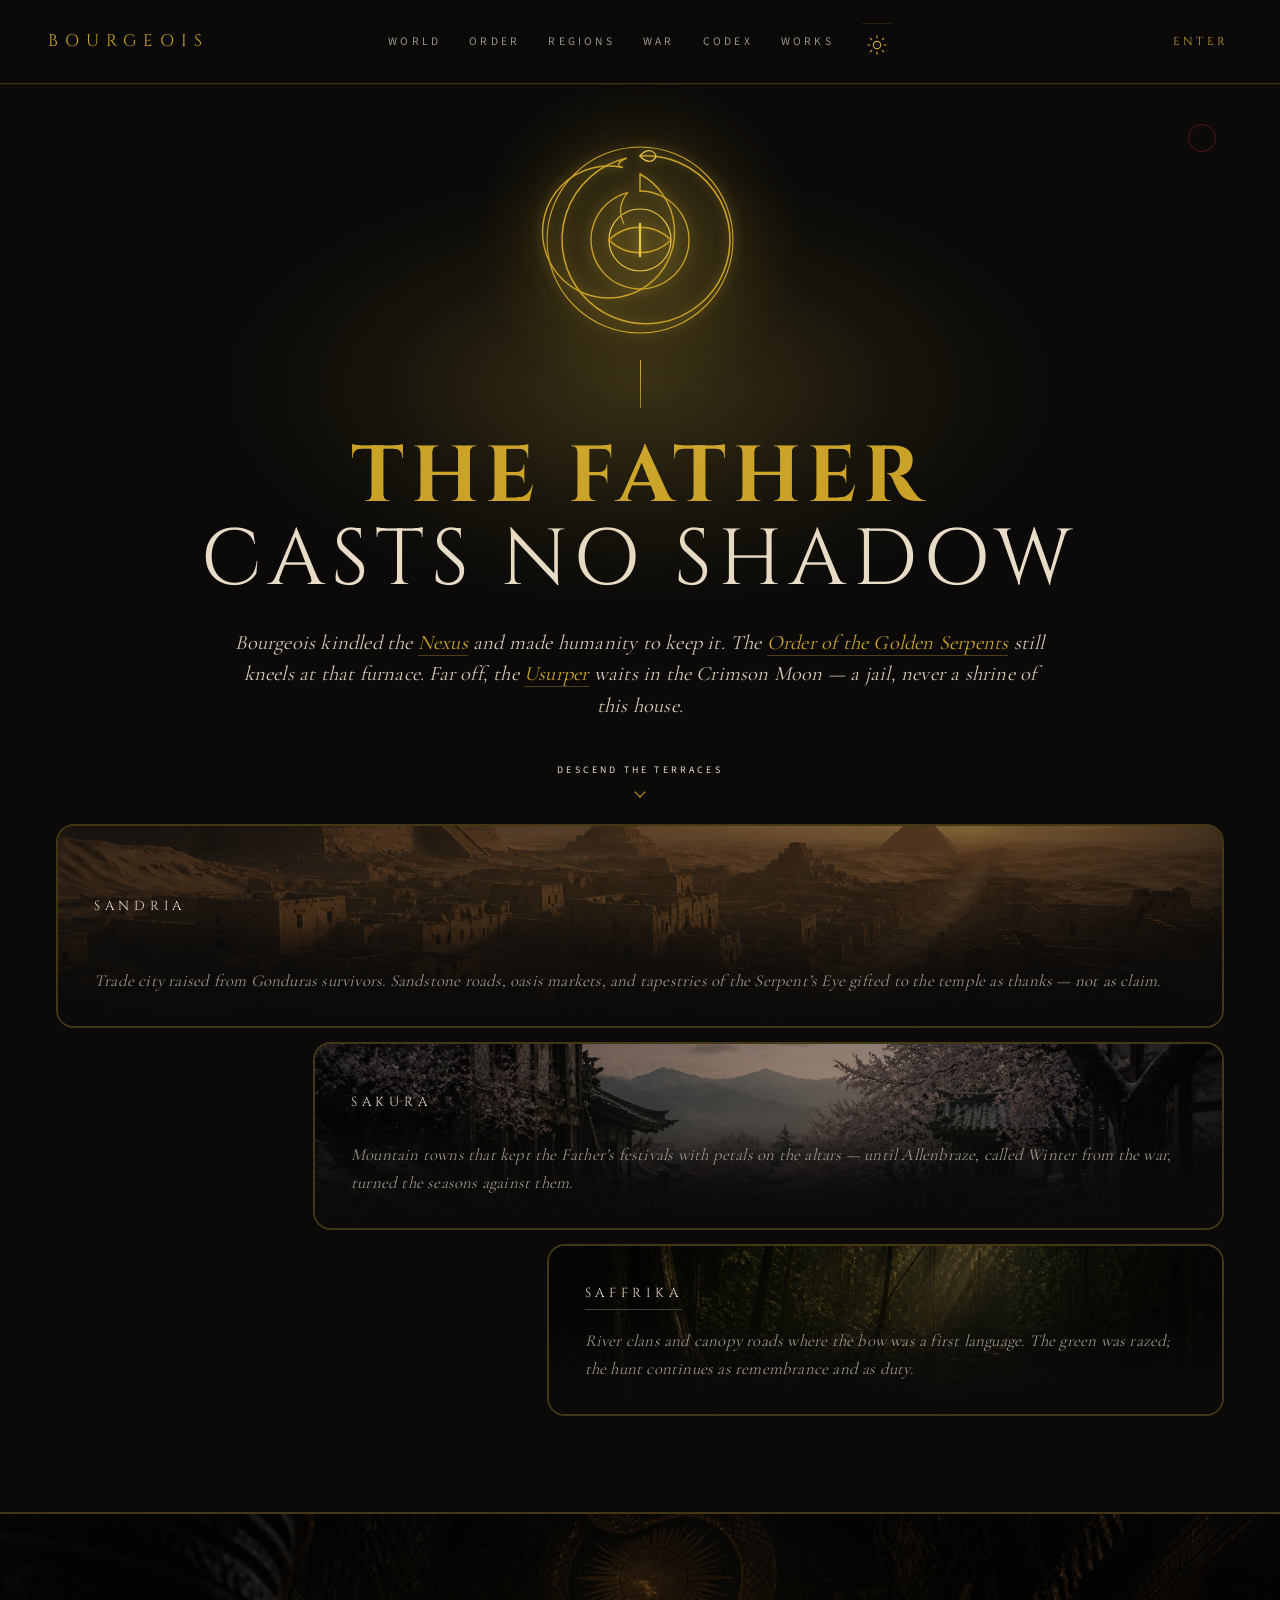
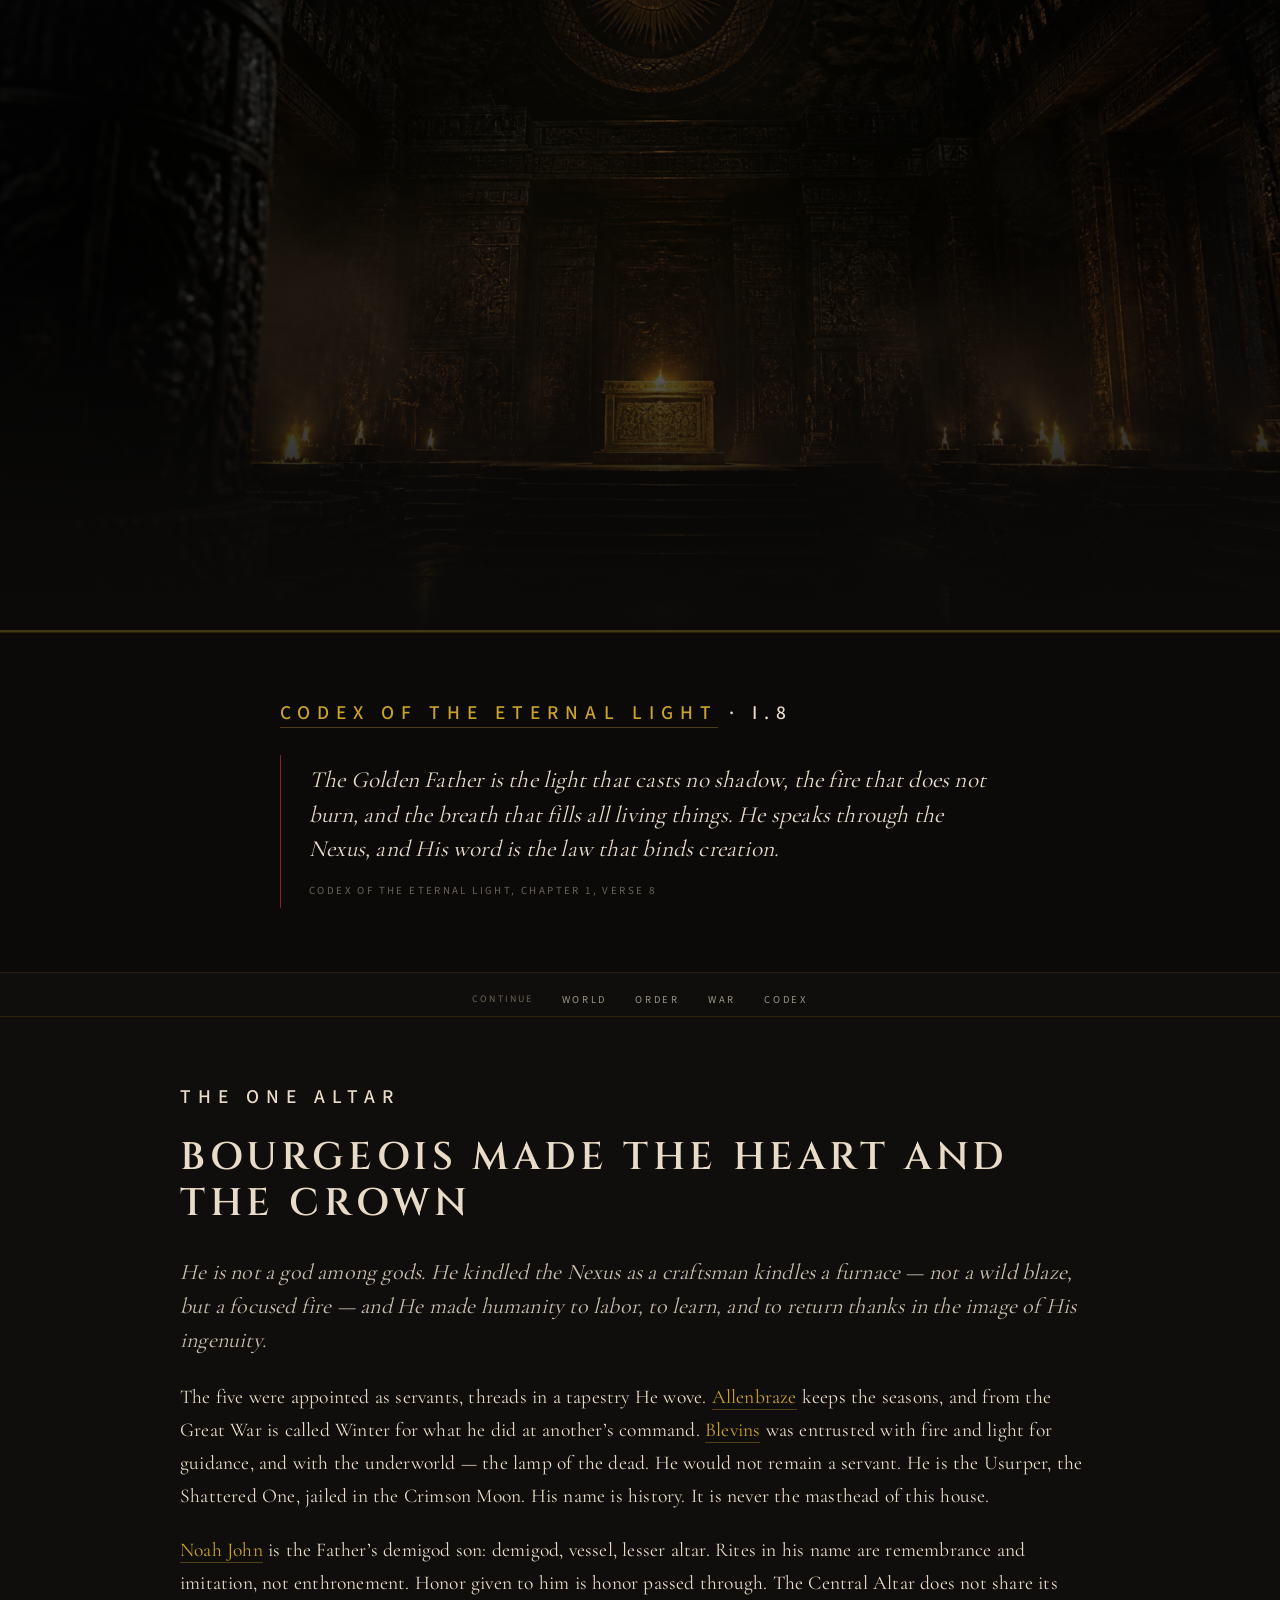
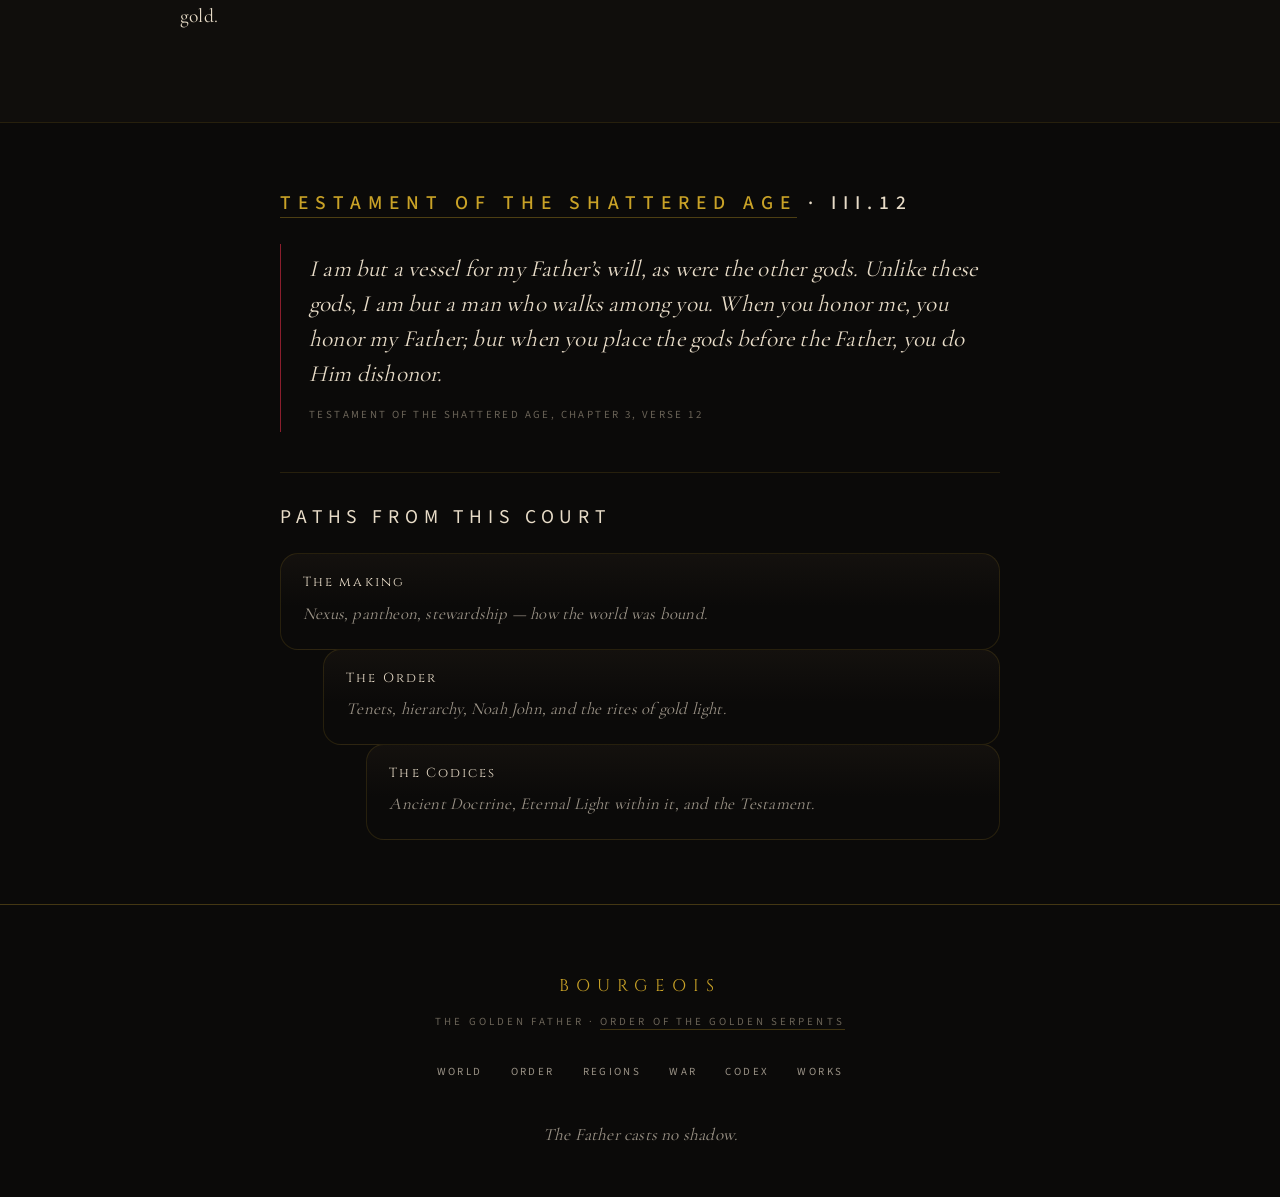
==== index.html @ d450d9d9 "Cache-bust CSS v=20260905t" ====
<!DOCTYPE html>
<html lang="en">
<head>
  <meta charset="utf-8">
  <script>document.documentElement.classList.add("js");</script>
  <script>
    (function () {
      try {
        var t = localStorage.getItem("bourgeois-theme");
        if (t === "light" || t === "dark") document.documentElement.setAttribute("data-theme", t);
        else document.documentElement.setAttribute("data-theme", "dark");
      } catch (e) {
        document.documentElement.setAttribute("data-theme", "dark");
      }
    })();
  </script>

  <meta name="viewport" content="width=device-width, initial-scale=1">
  <title>BOURGEOIS — The Golden Father</title>
  <meta name="description" content="The Nexus binds the world. The Order keeps it. The Usurper waits in the Crimson Moon.">
  <meta name="theme-color" content="#0B0A09">
  <meta property="og:title" content="BOURGEOIS — The Golden Father">
  <meta property="og:description" content="The Nexus binds the world. The Order keeps it. The Usurper waits in the Crimson Moon.">
  <meta property="og:type" content="website">
  <link rel="icon" href="img/favicon.svg" type="image/svg+xml">
  <link rel="stylesheet" href="css/style.css?v=20260905t">
</head>
<body class="heat-home">
  <a class="skip" href="#content">Skip to the altar</a>
  <header class="masthead">
    <a class="wordmark" href="index.html">BOURGEOIS</a>
    <nav class="nav-primary" aria-label="Primary">
      <a href="world.html">World</a>
      <a href="order.html">Order</a>
      <a href="regions.html">Regions</a>
      <a href="war.html">War</a>
      <a href="codex.html">Codex</a>
      <a href="works.html">Works</a>
      <button class="theme-toggle" type="button" data-theme-toggle aria-label="Switch to light mode" aria-pressed="false">
        <svg class="theme-icon" viewBox="0 0 24 24" width="22" height="22" aria-hidden="true" focusable="false">
          <g class="sun">
            <circle class="sun-core" cx="12" cy="12" r="4"></circle>
            <path class="ray" d="M12 2v2.2M12 19.8V22M2 12h2.2M19.8 12H22M4.6 4.6l1.6 1.6M17.8 17.8l1.6 1.6M4.6 19.4l1.6-1.6M17.8 6.2l1.6-1.6"></path>
          </g>
          <path class="moon" d="M15.2 3.2a8.2 8.2 0 1 0 5.6 14.4 7 7 0 1 1-5.6-14.4z"></path>
        </svg>
      </button>
</nav>
    <div class="mast-actions">
      <button class="btn-enter" type="button" data-open-enter>Enter</button>
      <button class="nav-toggle" type="button" aria-label="Open navigation" aria-expanded="false"><span></span></button>
    </div>
  </header>

  <main id="content">
    <section class="hero" aria-labelledby="hero-title">
      <div class="crimson-moon" title="The Crimson Moon" aria-hidden="true"></div>
      <div class="mark-altar">
        <img src="img/serpents-eye.svg" alt="The Serpent's Eye, coiled three times around the sun">
      </div>
      <div class="altar-stem" aria-hidden="true"></div>
      <h1 id="hero-title">
        <span class="gold">THE FATHER</span>
        <span class="bone">CASTS NO SHADOW</span>
      </h1>
      <p class="hero-lede">Bourgeois kindled the <a href="codex.html#nexus">Nexus</a> and made humanity to keep it. The <a href="order.html">Order of the Golden Serpents</a> still kneels at that furnace. Far off, the <a href="war.html">Usurper</a> waits in the Crimson Moon — a jail, never a shrine of this house.</p>
      <a class="scroll-cue" href="#terraces">Descend the terraces</a>
    </section>


    <nav class="terraces" id="terraces" aria-label="The three terraces">
      <a class="terrace terrace-sandria" href="regions.html#sandria">
        <figure class="slab">
          <img src="img/sandria-ziggurat.png" alt="Ruined Sandria at sunset: a sandstone ziggurat and pyramids along a processional road toward gold light." width="1536" height="1024" loading="lazy">
        </figure>
        <div class="terrace-copy">
          <p class="terrace-name">SANDRIA</p>
          <p class="terrace-tag">Trade city raised from Gonduras survivors. Sandstone roads, oasis markets, and tapestries of the Serpent’s Eye gifted to the temple as thanks — not as claim.</p>
        </div>
      </a>
      <a class="terrace terrace-sakura" href="regions.html#sakura">
        <figure class="slab">
          <img src="img/sakura-winter.png" alt="Sakura in winter: a mountain village path, cherry blossom under snow, a far gold light on the peaks." width="1536" height="1024" loading="lazy">
        </figure>
        <div class="terrace-copy">
          <p class="terrace-name">SAKURA</p>
          <p class="terrace-tag">Mountain towns that kept the Father’s festivals with petals on the altars — until Allenbraze, called Winter from the war, turned the seasons against them.</p>
        </div>
      </a>
      <a class="terrace terrace-saffrika" href="regions.html#saffrika">
        <figure class="slab">
          <img src="img/saffrika-canopy.png" alt="Saffrika: a jungle path and river under a dark canopy, gold light falling in shafts through the leaves." width="1536" height="1024" loading="lazy">
        </figure>
        <div class="terrace-copy">
          <p class="terrace-name">SAFFRIKA</p>
          <p class="terrace-tag">River clans and canopy roads where the bow was a first language. The green was razed; the hunt continues as remembrance and as duty.</p>
        </div>
      </a>
    </nav>

    <figure class="slab slab-quiet">
      <img src="img/temple-nexus.png" alt="Interior of the Nexus hall: gold fire on a stone altar, the Serpent's Eye on the far wall. The Eye of this house sits above, not on this still." width="1536" height="1024" loading="lazy">
    </figure>
    <section class="step step-narrow reveal">
      <p class="kicker"><a href="codex.html#eternal-light">Codex of the Eternal Light</a> · I.8</p>
      <blockquote class="pull">
        The Golden Father is the light that casts no shadow, the fire that does not burn, and the breath that fills all living things. He speaks through the Nexus, and His word is the law that binds creation.
        <cite>Codex of the Eternal Light, Chapter 1, Verse 8</cite>
      </blockquote>
    </section>

    <nav class="page-rail" aria-label="Continue reading">
      <span>Continue</span>
      <a href="world.html">World</a>
      <a href="order.html">Order</a>
      <a href="war.html">War</a>
      <a href="codex.html">Codex</a>
    </nav>

    <section class="step step-mid step-inset reveal">
      <p class="kicker">The one altar</p>
      <h2>BOURGEOIS MADE THE HEART AND THE CROWN</h2>
      <p class="lede">He is not a god among gods. He kindled the Nexus as a craftsman kindles a furnace — not a wild blaze, but a focused fire — and He made humanity to labor, to learn, and to return thanks in the image of His ingenuity.</p>
      <p>The five were appointed as servants, threads in a tapestry He wove. <a href="world.html#allenbraze">Allenbraze</a> keeps the seasons, and from the Great War is called Winter for what he did at another’s command. <a href="war.html">Blevins</a> was entrusted with fire and light for guidance, and with the underworld — the lamp of the dead. He would not remain a servant. He is the Usurper, the Shattered One, jailed in the Crimson Moon. His name is history. It is never the masthead of this house.</p>
      <p><a href="order.html#noah">Noah John</a> is the Father’s demigod son: demigod, vessel, lesser altar. Rites in his name are remembrance and imitation, not enthronement. Honor given to him is honor passed through. The Central Altar does not share its gold.</p>
    </section>

    <section class="step step-narrow reveal">
      <p class="kicker"><a href="codex.html#testament">Testament of the Shattered Age</a> · III.12</p>
      <blockquote class="pull">
        I am but a vessel for my Father’s will, as were the other gods. Unlike these gods, I am but a man who walks among you. When you honor me, you honor my Father; but when you place the gods before the Father, you do Him dishonor.
        <cite>Testament of the Shattered Age, Chapter 3, Verse 12</cite>
      </blockquote>
      <div class="related">
        <p class="related-title">Paths from this court</p>
        <ul class="related-list">
          <li><a href="world.html">The making</a><p>Nexus, pantheon, stewardship — how the world was bound.</p></li>
          <li><a href="order.html">The Order</a><p>Tenets, hierarchy, Noah John, and the rites of gold light.</p></li>
          <li><a href="codex.html">The Codices</a><p>Ancient Doctrine, Eternal Light within it, and the Testament.</p></li>
        </ul>
      </div>
    </section>

  </main>

  <footer class="site-foot">
    <a class="wordmark" href="index.html">BOURGEOIS</a>
    <p class="foot-sub">The Golden Father · <a href="order.html">Order of the Golden Serpents</a></p>
    <nav class="foot-nav" aria-label="Footer">
      <a href="world.html">World</a>
      <a href="order.html">Order</a>
      <a href="regions.html">Regions</a>
      <a href="war.html">War</a>
      <a href="codex.html">Codex</a>
      <a href="works.html">Works</a>
    </nav>
    <p class="foot-close">The Father casts no shadow.</p>
  </footer>

  <div class="veil" id="enter-veil" aria-hidden="true" role="dialog" aria-labelledby="veil-title">
    <button class="veil-close" type="button" data-close-enter>Close</button>
    <div class="veil-card" data-altar>
      <div class="mark-altar"><img src="img/serpents-eye.svg" alt=""></div>
      <p class="kicker">Enter</p>
      <h2 id="veil-title">THE ORDER KEEPS THE READING</h2>
      <p class="lede">Leave an address. The Order does not sell names. This altar holds them only in your browser.</p>
      <form data-capture>
        <label class="field"><span>Name</span><input type="text" name="name" autocomplete="name"></label>
        <label class="field"><span>Address</span><input type="email" name="email" autocomplete="email" required></label>
        <button class="btn-gold" type="submit">I will keep the hour</button>
        <p class="form-note">Nothing leaves this machine.</p>
      </form>
      <div class="form-ok" role="status">
        <h3>The hour is noted.</h3>
        <p>Nothing has left this machine.</p>
      </div>
    </div>
  </div>
  <script src="js/main.js"></script>
</body>
</html>
---- css/style.css ----
/* ==========================================================================
   BOURGEOIS — Order of the Golden Serpents
   Gold is light, not paint. One altar per view. Step, don't stack.
   8px base. Motion is ritual: slow coil, candle bloom, sunrise.
   ========================================================================== */

@font-face {
  font-family: "Cinzel";
  src: url("../fonts/Cinzel.ttf") format("truetype");
  font-weight: 400 900;
  font-style: normal;
  font-display: swap;
}
@font-face {
  font-family: "Cormorant Garamond";
  src: url("../fonts/CormorantGaramond.ttf") format("truetype");
  font-weight: 400 700;
  font-style: normal;
  font-display: swap;
}
@font-face {
  font-family: "Source Sans 3";
  src: url("../fonts/SourceSans3.ttf") format("truetype");
  font-weight: 200 900;
  font-style: normal;
  font-display: swap;
}

:root {
  --obsidian: #0B0A09;
  --stone: #1C1814;
  --ink: #1C1814;
  --brand-gold: #C9A227;
  --brand-illumination: #E8C547;
  --brand-temple: #8A6E1F;
  --nexus: var(--brand-gold);
  --illumination: var(--brand-illumination);
  --temple: var(--brand-temple);
  --crimson: #8B1E2D;
  --ember: #B42334;
  --bone: #E8DCC8;
  --ash: #9A9286;
  --smoke: #6B6458;
  --sandria: #C4A574;
  --sakura: #D4A5B0;
  --saffrika: #2F4A38;

  --bg: var(--obsidian);
  --text: var(--bone);
  --muted: var(--ash);
  --quiet: var(--smoke);
  --line: rgba(138, 110, 31, 0.45);
  --line-dim: rgba(138, 110, 31, 0.22);
  --radius-vessel: 18px;

  --font-display: "Cinzel", "Palatino Linotype", Palatino, serif;
  --font-body: "Cormorant Garamond", "Garamond", "Times New Roman", serif;
  --font-ui: "Source Sans 3", "Source Sans Pro", "Helvetica Neue", sans-serif;

  --s1: 8px;
  --s2: 16px;
  --s3: 24px;
  --s4: 32px;
  --s5: 48px;
  --s6: 64px;
  --s7: 96px;
  --s8: 128px;

  --measure: 68ch;
  --page: 1120px;
  --wide: 1280px;

  --ease-ritual: cubic-bezier(0.22, 0.61, 0.36, 1);
  --dur-slow: 900ms;
  --dur-bloom: 1600ms;
  --dur-coil: 2400ms;

  --header-h: 84px;
}

*, *::before, *::after { box-sizing: border-box; }

html {
  background: var(--bg);
  color: var(--text);
  font-size: 16px;
  scroll-behavior: smooth;
  hanging-punctuation: first last;
}

body {
  margin: 0;
  min-height: 100vh;
  background: var(--bg);
  color: var(--text);
  font-family: var(--font-body);
  font-size: 1.25rem;
  line-height: 1.65;
  font-weight: 400;
  letter-spacing: 0.01em;
  text-rendering: optimizeLegibility;
  -webkit-font-smoothing: antialiased;
}

img, svg { max-width: 100%; display: block; }
a { color: var(--nexus); text-decoration: none; }
a:hover { color: var(--illumination); }
button, input { font: inherit; }
button { cursor: pointer; }

:focus-visible {
  outline: 1px solid var(--nexus);
  outline-offset: 4px;
}

::selection {
  background: var(--temple);
  color: var(--bone);
}

.skip {
  position: absolute;
  left: 12px;
  top: -48px;
  z-index: 100;
  padding: 8px 16px;
  background: var(--stone);
  color: var(--nexus);
  font-family: var(--font-ui);
  font-size: 0.75rem;
  letter-spacing: 0.18em;
  text-transform: uppercase;
}
.skip:focus { top: 12px; }

/* --------------------------------------------------------------------------
   Masthead
   -------------------------------------------------------------------------- */

.masthead {
  position: sticky;
  top: 0;
  z-index: 40;
  height: var(--header-h);
  display: grid;
  grid-template-columns: 1fr auto 1fr;
  align-items: center;
  padding: 0 48px;
  background: rgba(11, 10, 9, 0.97);
  border-bottom: 1px solid var(--line);
  box-shadow: 0 1px 0 rgba(201, 162, 39, 0.08);
}

.wordmark {
  font-family: var(--font-display);
  font-size: 1.05rem;
  font-weight: 400;
  letter-spacing: 0.42em;
  color: var(--nexus);
  justify-self: start;
}
.wordmark:hover { color: var(--illumination); }

.nav-primary {
  display: flex;
  gap: 28px;
  align-items: center;
  justify-content: center;
}

.nav-primary a {
  font-family: var(--font-ui);
  font-size: 0.72rem;
  font-weight: 400;
  letter-spacing: 0.28em;
  text-transform: uppercase;
  color: var(--ash);
}
.nav-primary a:hover { color: var(--bone); }
.nav-primary a[aria-current="page"] {
  color: var(--nexus);
  box-shadow: inset 0 -1px 0 var(--nexus);
}

.mast-actions {
  justify-self: end;
  display: flex;
  align-items: center;
  gap: 16px;
}

.btn-enter {
  font-family: var(--font-ui);
  font-size: 0.72rem;
  font-weight: 500;
  letter-spacing: 0.32em;
  text-transform: uppercase;
  color: var(--nexus);
  background: transparent;
  border: 0;
  padding: 8px 4px;
}
.btn-enter:hover { color: var(--illumination); }

.nav-toggle {
  display: none;
  width: 40px;
  height: 40px;
  background: transparent;
  border: 0;
  padding: 0;
  color: var(--nexus);
}
.nav-toggle span,
.nav-toggle span::before,
.nav-toggle span::after {
  display: block;
  width: 18px;
  height: 1px;
  background: currentColor;
  position: relative;
  margin: 0 auto;
  transition: transform var(--dur-slow) var(--ease-ritual);
}
.nav-toggle span::before,
.nav-toggle span::after {
  content: "";
  position: absolute;
  left: 0;
}
.nav-toggle span::before { top: -6px; }
.nav-toggle span::after { top: 6px; }
.nav-open .nav-toggle span { background: transparent; }
.nav-open .nav-toggle span::before { transform: translateY(6px) rotate(45deg); }
.nav-open .nav-toggle span::after { transform: translateY(-6px) rotate(-45deg); }

/* --------------------------------------------------------------------------
   Hero — one altar
   -------------------------------------------------------------------------- */

.hero {
  position: relative;
  min-height: calc(100vh - var(--header-h));
  display: flex;
  flex-direction: column;
  align-items: center;
  justify-content: center;
  text-align: center;
  padding: 96px 24px 128px;
  overflow: hidden;
}

.hero::before {
  content: "";
  position: absolute;
  inset: 18% 20% 28%;
  background: radial-gradient(ellipse at center, rgba(201, 162, 39, 0.16) 0%, rgba(201, 162, 39, 0.04) 42%, transparent 70%);
  pointer-events: none;
  animation: candle-bloom 8s var(--ease-ritual) infinite alternate;
}

@keyframes candle-bloom {
  from { opacity: 0.55; transform: scale(0.96); }
  to { opacity: 1; transform: scale(1.04); }
}

.crimson-moon {
  position: absolute;
  top: 56px;
  right: 8.5%;
  width: 36px;
  height: 36px;
  border-radius: 50%;
  border: 1px solid var(--crimson);
  box-shadow: 0 0 18px 2px rgba(139, 30, 45, 0.35), inset 0 0 12px rgba(180, 35, 52, 0.25);
  background: radial-gradient(circle at 38% 38%, #2a0c12 0%, #14080a 70%);
  pointer-events: none;
}
.crimson-moon::after {
  content: "";
  position: absolute;
  inset: 8px;
  border-radius: 50%;
  background: rgba(40, 12, 16, 0.85);
}

.page-war .crimson-moon {
  width: 48px;
  height: 48px;
  top: 72px;
  border-color: var(--ember);
  box-shadow: 0 0 28px 4px rgba(180, 35, 52, 0.4);
}

.mark-altar {
  position: relative;
  width: 176px;
  height: 176px;
  margin-bottom: 48px;
}
.mark-altar::after {
  content: "";
  position: absolute;
  inset: -32%;
  background: radial-gradient(circle, rgba(232, 197, 71, 0.22) 0%, rgba(201, 162, 39, 0.08) 42%, transparent 70%);
  pointer-events: none;
  z-index: 0;
}
.mark-altar img {
  position: relative;
  z-index: 1;
  width: 100%;
  height: 100%;
  filter:
    drop-shadow(0 0 6px rgba(232, 197, 71, 0.5))
    drop-shadow(0 0 18px rgba(232, 197, 71, 0.28))
    drop-shadow(0 0 40px rgba(201, 162, 39, 0.16));
  animation: eye-wake 6s var(--ease-ritual) infinite alternate;
}
@keyframes eye-wake {
  from {
    filter:
      drop-shadow(0 0 4px rgba(232, 197, 71, 0.32))
      drop-shadow(0 0 12px rgba(232, 197, 71, 0.16))
      drop-shadow(0 0 28px rgba(201, 162, 39, 0.08));
    opacity: 0.92;
  }
  to {
    filter:
      drop-shadow(0 0 10px rgba(232, 197, 71, 0.58))
      drop-shadow(0 0 26px rgba(232, 197, 71, 0.34))
      drop-shadow(0 0 52px rgba(201, 162, 39, 0.2));
    opacity: 1;
  }
}

.hero-kicker {
  font-family: var(--font-ui);
  font-size: 0.68rem;
  font-weight: 500;
  letter-spacing: 0.38em;
  text-transform: uppercase;
  color: var(--ash);
  margin: 0 0 20px;
}

.hero h1 {
  font-family: var(--font-display);
  font-weight: 700;
  font-size: clamp(2.4rem, 6.2vw, 5.1rem);
  line-height: 1.05;
  letter-spacing: 0.08em;
  margin: 0;
}
.hero h1 .gold { color: var(--nexus); display: block; }
.hero h1 .bone { color: var(--bone); display: block; font-weight: 400; }

.hero-lede {
  max-width: 46em;
  margin: 24px auto 0;
  font-size: 1.28rem;
  color: #c9bfae;
  font-style: italic;
  line-height: 1.55;
}

.hero-page {
  min-height: 0;
  padding-top: 64px;
  padding-bottom: 48px;
}
.hero-page .mark-altar {
  width: 72px;
  height: 72px;
  margin-bottom: 24px;
}

.scroll-cue {
  position: absolute;
  bottom: 36px;
  left: 50%;
  transform: translateX(-50%);
  font-family: var(--font-ui);
  font-size: 0.62rem;
  letter-spacing: 0.32em;
  text-transform: uppercase;
  color: var(--smoke);
}
.scroll-cue::after {
  content: "";
  display: block;
  width: 1px;
  height: 28px;
  margin: 10px auto 0;
  background: linear-gradient(to bottom, var(--temple), transparent);
}

/* --------------------------------------------------------------------------
   Terraces — ziggurat rhythm
   -------------------------------------------------------------------------- */

.terraces {
  display: flex;
  flex-direction: column;
  align-items: stretch;
  padding-bottom: 48px;
}

.terrace {
  display: block;
  padding: 56px 64px;
  border-top: 1px solid var(--line);
  background: var(--obsidian);
  color: inherit;
  transition: background var(--dur-slow) var(--ease-ritual);
}
.terrace:hover { color: inherit; }
.terrace-name {
  font-family: var(--font-display);
  font-size: 0.82rem;
  letter-spacing: 0.36em;
  margin: 0 0 8px;
}
.terrace-tag {
  font-family: var(--font-body);
  font-size: 1.05rem;
  font-style: italic;
  color: var(--ash);
  margin: 0;
}

.terrace-sandria {
  width: 100%;
  text-align: left;
  background: linear-gradient(180deg, #100e0c 0%, var(--obsidian) 100%);
}
.terrace-sandria .terrace-name { color: var(--sandria); }
.terrace-sandria:hover { background: #14110e; }

.terrace-sakura {
  width: 78%;
  align-self: center;
  text-align: center;
  padding: 48px 56px;
  background: #0e0c0b;
  border-left: 1px solid var(--line-dim);
  border-right: 1px solid var(--line-dim);
}
.terrace-sakura .terrace-name { color: var(--sakura); }
.terrace-sakura:hover { background: #151214; }

.terrace-saffrika {
  width: 58%;
  align-self: flex-end;
  text-align: right;
  background: #0c0d0b;
  margin-right: 6%;
  padding: 48px 56px 56px;
}
.terrace-saffrika .terrace-name {
  color: var(--bone);
  display: inline-block;
  border-bottom: 1px solid var(--saffrika);
  padding-bottom: 8px;
}
.terrace-saffrika:hover { background: #10140f; }

/* --------------------------------------------------------------------------
   Page body — receding steps
   -------------------------------------------------------------------------- */

.step {
  padding: 64px 48px;
  border-top: 1px solid var(--line-dim);
}
.step-narrow { padding-left: max(48px, calc((100% - 720px) / 2)); padding-right: max(48px, calc((100% - 720px) / 2)); }
.step-mid { padding-left: max(48px, calc((100% - 920px) / 2)); padding-right: max(48px, calc((100% - 920px) / 2)); }
.step-wide { padding-left: max(48px, calc((100% - 1120px) / 2)); padding-right: max(48px, calc((100% - 1120px) / 2)); }
.step-stone { background: var(--stone); }
.step-inset { background: #100e0c; }

.kicker {
  font-family: var(--font-ui);
  font-size: 0.68rem;
  font-weight: 500;
  letter-spacing: 0.36em;
  text-transform: uppercase;
  color: var(--temple);
  margin: 0 0 14px;
}

.step h2 {
  font-family: var(--font-display);
  font-weight: 600;
  font-size: clamp(1.6rem, 3vw, 2.4rem);
  letter-spacing: 0.12em;
  line-height: 1.2;
  color: var(--bone);
  margin: 0 0 28px;
}

.step h3 {
  font-family: var(--font-display);
  font-weight: 400;
  font-size: 1.15rem;
  letter-spacing: 0.18em;
  color: var(--bone);
  margin: 40px 0 12px;
}

.step p { margin: 0 0 1.05em; color: var(--bone); font-size: 1.22rem; line-height: 1.7; }
.step p.lede { font-size: 1.38rem; color: #c9bfae; font-style: italic; line-height: 1.55; }
.step p:last-child { margin-bottom: 0; }

.step a { border-bottom: 1px solid rgba(201, 162, 39, 0.35); }
.step a:hover { border-bottom-color: var(--illumination); }

/* --------------------------------------------------------------------------
   Scripture / pull
   -------------------------------------------------------------------------- */

.pull {
  margin: 0;
  padding: 8px 0 8px 28px;
  border-left: 1px solid var(--crimson);
  font-size: 1.45rem;
  font-style: italic;
  color: var(--bone);
  line-height: 1.5;
}
.pull cite {
  display: block;
  margin-top: 16px;
  font-family: var(--font-ui);
  font-size: 0.68rem;
  font-style: normal;
  letter-spacing: 0.22em;
  text-transform: uppercase;
  color: var(--smoke);
}

.verse-block {
  max-width: 58ch;
  margin: 0 auto;
}
.verse-block .pull { margin-bottom: 56px; }
.verse-block .pull:last-child { margin-bottom: 0; }

/* --------------------------------------------------------------------------
   Offices / cards — lesser altars, never chrome
   -------------------------------------------------------------------------- */

.office-grid,
.disciple-grid,
.rite-grid {
  display: flex;
  flex-direction: column;
  gap: 0;
  margin-top: 64px;
  background: none;
  border: 0;
}

.office, .disciple, .rite, .tenet {
  background: linear-gradient(180deg, #14110e 0%, var(--obsidian) 55%);
  padding: 28px 28px 32px;
  border: 1px solid var(--line-dim);
  margin-top: -1px;
}
.office h3, .disciple h3, .rite h3, .tenet h3 {
  margin-top: 0;
  font-size: 0.95rem;
  letter-spacing: 0.2em;
}
.office .office-role,
.disciple .from {
  font-family: var(--font-ui);
  font-size: 0.68rem;
  letter-spacing: 0.22em;
  text-transform: uppercase;
  color: var(--temple);
  margin: 0 0 16px;
}
.office p, .disciple p, .rite p, .tenet p {
  font-size: 1.12rem;
  color: var(--ash);
  margin: 0;
}

.office-father {
  padding: 56px 0 64px;
  border-top: 1px solid var(--line);
  background: radial-gradient(ellipse at 8% 0%, rgba(201, 162, 39, 0.1), transparent 52%);
}
.office-father h3 { color: var(--nexus); }
.office-father p { color: var(--bone); font-size: 1.22rem; }

/* Living gods recede as ziggurat steps — not equal card stacks */
.office-grid > .office:nth-child(2) { margin-right: 8%; }
.office-grid > .office:nth-child(3) { margin-left: 8%; margin-right: 16%; }
.office-grid > .office:nth-child(4) { margin-left: 16%; margin-right: 10%; }
.office-grid > .office:nth-child(5) { margin-left: 24%; margin-right: 18%; }

.disciple-grid > .disciple:nth-child(1) { margin-right: 6%; }
.disciple-grid > .disciple:nth-child(2) { margin-left: 10%; margin-right: 12%; }
.disciple-grid > .disciple:nth-child(3) { margin-left: 22%; margin-right: 8%; }

.rite-grid > .rite:nth-child(1) { margin-right: 4%; }
.rite-grid > .rite:nth-child(2) { margin-left: 8%; margin-right: 12%; }
.rite-grid > .rite:nth-child(3) { margin-left: 4%; margin-right: 20%; }
.rite-grid > .rite:nth-child(4) { margin-left: 16%; margin-right: 8%; }
.rite-grid > .rite:nth-child(5) { margin-left: 8%; margin-right: 24%; }
.rite-grid > .rite:nth-child(6) { margin-left: 22%; margin-right: 6%; }

.office-allenbraze .office-role { color: var(--ash); }

.disciple-sakura h3 { color: var(--sakura); }
.disciple-saffrika h3 {
  color: var(--bone);
  display: inline-block;
  border-bottom: 1px solid var(--saffrika);
  padding-bottom: 6px;
}

/* Blevins: a break below the pantheon, never a peer seat */
.blevins-break {
  margin: 96px 12% 0;
  max-width: 62ch;
  padding: 48px 0 8px;
  border-top: 1px solid var(--crimson);
}
.blevins-break .kicker { color: var(--crimson); }
.blevins-break h3 {
  font-family: var(--font-display);
  font-weight: 400;
  font-size: 0.95rem;
  letter-spacing: 0.22em;
  color: var(--bone);
  margin: 0 0 16px;
}
.blevins-break p {
  font-size: 1.12rem;
  color: var(--ash);
  margin: 0 0 1em;
}
.blevins-break p:last-child { margin-bottom: 0; }

.tenet-list {
  display: grid;
  gap: 32px;
  margin-top: 16px;
}
.tenet-num {
  font-family: var(--font-ui);
  font-size: 0.62rem;
  letter-spacing: 0.28em;
  color: var(--temple);
  display: block;
  margin-bottom: 8px;
}

.hierarchy {
  display: grid;
  gap: 0;
  margin-top: 40px;
}
.hierarchy li {
  list-style: none;
  padding: 20px 20px 22px;
  border: 1px solid var(--line-dim);
  margin-top: -1px;
  background: linear-gradient(180deg, #13100d 0%, var(--obsidian) 60%);
  display: grid;
  grid-template-columns: 180px 1fr;
  gap: 24px;
  align-items: baseline;
}
.hierarchy { padding: 0; margin-left: 0; }
.hierarchy .rank {
  font-family: var(--font-display);
  font-size: 0.82rem;
  letter-spacing: 0.18em;
  color: var(--nexus);
}
.hierarchy p { margin: 0; font-size: 1.12rem; color: var(--ash); }

/* --------------------------------------------------------------------------
   Relics — history, not treasure hunt
   -------------------------------------------------------------------------- */

.relic-list { margin: 40px 0 0; padding: 0; }
.relic-list li {
  list-style: none;
  padding: 28px 0;
  border-top: 1px solid var(--line-dim);
}
.relic-list h3 { margin: 0 0 8px; }
.relic-where {
  font-family: var(--font-ui);
  font-size: 0.68rem;
  letter-spacing: 0.2em;
  text-transform: uppercase;
  color: var(--temple);
  margin: 0 0 10px;
}
.relic-where.known { color: var(--sandria); }
.relic-list p { margin: 0; font-size: 1.12rem; color: var(--ash); }

.correction {
  margin-top: 40px;
  padding: 32px 0 0;
  border-top: 1px solid var(--crimson);
}
.correction .kicker { color: var(--crimson); }

/* --------------------------------------------------------------------------
   Form — email capture, UI only
   -------------------------------------------------------------------------- */

.enter-panel,
.codex-altar {
  max-width: 560px;
  margin: 0 auto;
  text-align: center;
}

.field {
  display: block;
  text-align: left;
  margin-bottom: 24px;
}
.field span {
  display: block;
  font-family: var(--font-ui);
  font-size: 0.68rem;
  letter-spacing: 0.28em;
  text-transform: uppercase;
  color: var(--temple);
  margin-bottom: 8px;
}
.field input {
  width: 100%;
  background: transparent;
  border: 0;
  border-bottom: 1px solid var(--line);
  color: var(--bone);
  font-family: var(--font-body);
  font-size: 1.25rem;
  padding: 10px 0 12px;
  border-radius: 0;
  outline: none;
}
.field input:focus { border-bottom-color: var(--nexus); }
.field input::placeholder { color: var(--smoke); }

.btn-gold {
  display: inline-block;
  margin-top: 8px;
  padding: 14px 28px 12px;
  background: transparent;
  border: 1px solid var(--nexus);
  color: var(--nexus);
  font-family: var(--font-ui);
  font-size: 0.72rem;
  font-weight: 500;
  letter-spacing: 0.28em;
  text-transform: uppercase;
}
.btn-gold:hover {
  color: var(--illumination);
  border-color: var(--illumination);
  background: rgba(201, 162, 39, 0.06);
}

.form-note {
  margin-top: 20px;
  font-size: 1rem;
  color: var(--smoke);
  font-style: italic;
}

.form-ok {
  display: none;
  color: var(--bone);
}
.form-ok.is-shown { display: block; }
.form-ok h3 { color: var(--nexus); margin-top: 0; }
form.is-done { display: none; }

/* Overlay — solid veil, never glass */
.veil {
  position: fixed;
  inset: 0;
  z-index: 80;
  background: rgba(11, 10, 9, 0.97);
  display: flex;
  align-items: center;
  justify-content: center;
  padding: 48px 24px;
  opacity: 0;
  pointer-events: none;
  transition: opacity var(--dur-slow) var(--ease-ritual);
}
.veil.is-open {
  opacity: 1;
  pointer-events: auto;
}
.veil-card {
  width: min(520px, 100%);
  text-align: center;
}
.veil-card .mark-altar {
  width: 64px;
  height: 64px;
  margin: 0 auto 32px;
}
.veil-close {
  position: absolute;
  top: 28px;
  right: 36px;
  background: transparent;
  border: 0;
  color: var(--ash);
  font-family: var(--font-ui);
  font-size: 0.68rem;
  letter-spacing: 0.28em;
  text-transform: uppercase;
}
.veil-close:hover { color: var(--bone); }

/* --------------------------------------------------------------------------
   Footer
   -------------------------------------------------------------------------- */

.site-foot {
  border-top: 1px solid var(--line);
  padding: 64px 48px 48px;
  text-align: center;
}
.site-foot .wordmark {
  display: inline-block;
  margin-bottom: 12px;
  justify-self: center;
}
.foot-sub {
  font-family: var(--font-ui);
  font-size: 0.68rem;
  letter-spacing: 0.28em;
  text-transform: uppercase;
  color: var(--smoke);
  margin: 0 0 32px;
}
.foot-nav {
  display: flex;
  flex-wrap: wrap;
  gap: 8px 28px;
  justify-content: center;
  margin-bottom: 40px;
}
.foot-nav a {
  font-family: var(--font-ui);
  font-size: 0.68rem;
  letter-spacing: 0.22em;
  text-transform: uppercase;
  color: var(--ash);
}
.foot-nav a:hover { color: var(--nexus); }
.foot-close {
  font-style: italic;
  color: var(--ash);
  font-size: 1.08rem;
  margin: 0;
}

/* --------------------------------------------------------------------------
   Reveal
   -------------------------------------------------------------------------- */

.reveal {
  opacity: 1;
  transform: none;
}
html.js .reveal {
  opacity: 0;
  transform: translateY(16px);
  transition: opacity 1.1s var(--ease-ritual), transform 1.1s var(--ease-ritual);
}
html.js .reveal.is-in {
  opacity: 1;
  transform: none;
}

/* --------------------------------------------------------------------------
   Region accents as hairlines, never chrome fills
   -------------------------------------------------------------------------- */

.region-sandria .hero-kicker { color: var(--sandria); }
.region-sakura .hero-kicker { color: var(--sakura); }
.region-saffrika .hero-kicker {
  color: var(--bone);
  display: inline-block;
  border-bottom: 1px solid var(--saffrika);
  padding-bottom: 6px;
}
.kicker-saffrika {
  color: var(--bone) !important;
  display: inline-block;
  border-bottom: 1px solid var(--saffrika);
  padding-bottom: 6px;
}

.band-sandria { border-top-color: rgba(196, 165, 116, 0.45); }
.band-sakura { border-top-color: rgba(212, 165, 176, 0.4); }
.band-saffrika { border-top-color: rgba(47, 74, 56, 0.8); }

/* --------------------------------------------------------------------------
   Responsive
   -------------------------------------------------------------------------- */

@media (max-width: 960px) {
  .masthead {
    grid-template-columns: 1fr auto;
    padding: 0 24px;
  }
  .nav-toggle { display: block; }
  .nav-primary {
    position: fixed;
    inset: var(--header-h) 0 auto 0;
    display: flex;
    flex-direction: column;
    gap: 0;
    background: var(--obsidian);
    border-bottom: 1px solid var(--line);
    padding: 8px 0 24px;
    transform: translateY(-12px);
    opacity: 0;
    pointer-events: none;
    transition: opacity var(--dur-slow) var(--ease-ritual), transform var(--dur-slow) var(--ease-ritual);
  }
  .nav-open .nav-primary {
    opacity: 1;
    transform: none;
    pointer-events: auto;
  }
  .nav-primary a {
    padding: 16px 24px;
    width: 100%;
    text-align: left;
    border-top: 1px solid var(--line-dim);
  }
  .mast-actions { gap: 4px; }
  .office-grid > .office,
  .disciple-grid > .disciple,
  .rite-grid > .rite { margin-left: 0 !important; margin-right: 0 !important; }
  .hierarchy li { grid-template-columns: 1fr; gap: 8px; }
  .terrace { padding: 40px 24px; }
  .terrace-sakura,
  .terrace-saffrika { width: 100%; margin: 0; align-self: stretch; border-left: 0; border-right: 0; }
  .terrace-saffrika { text-align: right; }
  .blevins-break { margin-left: 0; margin-right: 0; }
  .step { padding: 72px 24px; }
  .hero { padding: 72px 24px 96px; }
  .crimson-moon { right: 24px; top: 32px; width: 28px; height: 28px; }
  .site-foot { padding: 48px 24px; }
}

@media (max-width: 600px) {
  .hero h1 { letter-spacing: 0.04em; }
  .hero-lede { font-size: 1.12rem; }
  .wordmark { letter-spacing: 0.28em; font-size: 0.92rem; }
}

/* --------------------------------------------------------------------------
   Reduced motion
   -------------------------------------------------------------------------- */

@media (prefers-reduced-motion: reduce) {
  html { scroll-behavior: auto; }
  *, *::before, *::after {
    animation-duration: 0.01ms !important;
    animation-iteration-count: 1 !important;
    transition-duration: 0.01ms !important;
  }
  .reveal,
  html.js .reveal {
    opacity: 1;
    transform: none;
  }
}

/* --------------------------------------------------------------------------
   Print
   -------------------------------------------------------------------------- */

@media print {
  .masthead, .veil, .btn-enter, .nav-toggle, .scroll-cue, .crimson-moon { display: none !important; }
  body { background: #fff; color: #111; }
  .step, .hero, .terrace, .office, .disciple { background: #fff !important; color: #111; }
  .hero h1 .gold, .step h2, .wordmark { color: #6a5414; }
  a { color: inherit; }
}

/* Veil and overlay titles — same altar voice */
.veil-card h2,
.form-ok h3 {
  font-family: var(--font-display);
  font-weight: 600;
  font-size: clamp(1.4rem, 3vw, 2rem);
  letter-spacing: 0.12em;
  color: var(--nexus);
  line-height: 1.2;
  margin: 0 0 20px;
}
.veil-card .lede { color: var(--ash); font-style: italic; margin: 0 0 32px; }
.form-ok p { color: var(--ash); }

html { scroll-padding-top: var(--header-h); }

/* --------------------------------------------------------------------------
   Heat boards — homepage + Order only (War untouched)
   -------------------------------------------------------------------------- */

body.heat-home .btn-enter,
body.heat-order .btn-enter,
body.heat-works .btn-enter {
  font-family: var(--font-display);
  letter-spacing: 0.28em;
  font-weight: 400;
}

body.heat-home .crimson-moon {
  top: 40px;
  right: 5%;
  width: 28px;
  height: 28px;
  background: transparent;
  box-shadow: none;
  border: 1px solid rgba(139, 30, 45, 0.55);
}
body.heat-home .crimson-moon::after { display: none; }

body.heat-home .hero {
  min-height: calc(100vh - var(--header-h) - 280px);
  padding: 56px 24px 28px;
}
body.heat-home .hero::before {
  inset: 12% 18% 30%;
  background: radial-gradient(ellipse at center, rgba(232, 197, 71, 0.2) 0%, rgba(201, 162, 39, 0.06) 46%, transparent 72%);
}
body.heat-home .mark-altar {
  width: 200px;
  height: 200px;
  margin-bottom: 0;
}
body.heat-home .altar-stem {
  width: 1px;
  height: 48px;
  margin: 20px auto 28px;
  background: linear-gradient(to bottom, var(--nexus), var(--temple));
}
body.heat-home .scroll-cue {
  position: static;
  transform: none;
  margin: 40px auto 0;
  color: var(--bone);
  text-decoration: none;
  display: inline-block;
}
body.heat-home .scroll-cue:hover { color: var(--illumination); }
body.heat-home .scroll-cue::after {
  content: "";
  display: block;
  width: 8px;
  height: 8px;
  margin: 10px auto 0;
  background: none;
  border-right: 1px solid var(--nexus);
  border-bottom: 1px solid var(--nexus);
  transform: rotate(45deg);
}

body.heat-home .terraces {
  padding: 0 56px 96px;
  gap: 0;
}
body.heat-home .terrace {
  display: flex;
  flex-wrap: wrap;
  align-items: baseline;
  justify-content: space-between;
  gap: 12px 32px;
  padding: 28px 36px;
  border: 1px solid var(--line);
  margin-top: 0;
  margin-bottom: 10px;
  background: linear-gradient(180deg, #16120e 0%, var(--obsidian) 42%);
  box-shadow: inset 0 1px 0 rgba(232, 197, 71, 0.22);
}
body.heat-home .terrace-name {
  color: var(--bone);
  margin: 0;
}
body.heat-home .terrace-tag { margin: 0; }
body.heat-home .terrace-sandria {
  width: 100%;
  align-self: stretch;
  text-align: left;
  background: var(--obsidian);
}
body.heat-home .terrace-sandria .terrace-name { color: var(--bone); }
body.heat-home .terrace-sakura {
  width: 78%;
  align-self: flex-end;
  text-align: left;
  border-left: 1px solid var(--line);
  border-right: 1px solid var(--line);
  background: var(--obsidian);
}
body.heat-home .terrace-sakura .terrace-name { color: var(--bone); }
body.heat-home .terrace-saffrika {
  width: 58%;
  align-self: flex-end;
  text-align: left;
  margin-right: 0;
  background: var(--obsidian);
}
body.heat-home .terrace-saffrika .terrace-name {
  color: var(--bone);
  border-bottom: 1px solid var(--saffrika);
  padding-bottom: 4px;
}

/* Order board: left altar + steps, right rites */
body.heat-order .hero.heat-board {
  display: grid;
  grid-template-columns: minmax(0, 1.15fr) minmax(220px, 0.7fr);
  align-items: start;
  text-align: left;
  min-height: 0;
  padding: 56px 56px 56px;
  gap: 40px 56px;
  justify-content: stretch;
}
body.heat-order .hero.heat-board::before {
  inset: 8% 42% 40% 6%;
}
body.heat-order .heat-board-main {
  max-width: 640px;
}
body.heat-order .heat-board .mark-altar {
  width: 96px;
  height: 96px;
  margin: 0 0 28px;
}
body.heat-order .heat-board .hero-kicker,
body.heat-order .heat-board h1,
body.heat-order .heat-board .hero-lede {
  text-align: left;
}
body.heat-order .heat-board .hero-lede {
  margin: 16px 0 48px;
  max-width: none;
  font-style: normal;
  color: var(--ash);
}
body.heat-order .heat-steps {
  list-style: none;
  margin: 0;
  padding: 0;
  display: flex;
  flex-direction: column;
}
body.heat-order .heat-step {
  border: 1px solid var(--line);
  padding: 22px 28px 24px;
  margin-top: -1px;
  background: var(--obsidian);
}
body.heat-order .heat-step:nth-child(2) { margin-left: 10%; }
body.heat-order .heat-step:nth-child(3) { margin-left: 22%; }
body.heat-order .heat-step h2 {
  font-family: var(--font-display);
  font-size: 0.78rem;
  font-weight: 400;
  letter-spacing: 0.22em;
  color: var(--bone);
  margin: 0 0 8px;
}
body.heat-order .heat-step p {
  margin: 0;
  font-size: 1.05rem;
  color: var(--ash);
  font-style: italic;
}
body.heat-order .heat-step-gold {
  background: radial-gradient(ellipse at 0% 0%, rgba(201, 162, 39, 0.16), transparent 58%);
}
body.heat-order .heat-step-gold h2 { color: var(--nexus); }
body.heat-order .heat-step-dim {
  opacity: 0.62;
}
body.heat-order .heat-board-side {
  align-self: center;
  text-align: center;
  padding-top: 48px;
}
body.heat-order .heat-board-side .kicker {
  margin-bottom: 12px;
}
body.heat-order .rites-jump {
  display: block;
  font-family: var(--font-display);
  font-size: 1.35rem;
  letter-spacing: 0.14em;
  color: var(--bone);
  margin-bottom: 28px;
}
body.heat-order .rites-jump:hover { color: var(--illumination); }

.pin-arc {
  position: relative;
  width: 220px;
  height: 128px;
  margin: 0 auto;
}
.pin-arc img {
  position: absolute;
  left: 50%;
  bottom: 0;
  width: 52px;
  height: 52px;
  transform: translateX(-50%);
  filter: drop-shadow(0 0 10px rgba(232, 197, 71, 0.4));
}
.pin-arc span {
  position: absolute;
  bottom: 46px;
  width: 1px;
  background: linear-gradient(to top, var(--nexus), transparent);
  transform-origin: bottom center;
}
.pin-arc span::before {
  content: "";
  position: absolute;
  top: -3px;
  left: 50%;
  width: 6px;
  height: 6px;
  border-radius: 50%;
  background: var(--nexus);
  box-shadow: 0 0 8px rgba(232, 197, 71, 0.7);
  transform: translateX(-50%);
}
.pin-arc span:nth-child(1) { left: 18px; height: 36px; transform: rotate(-38deg); }
.pin-arc span:nth-child(2) { left: 52px; height: 52px; transform: rotate(-18deg); }
.pin-arc span:nth-child(3) { left: 109px; height: 62px; }
.pin-arc span:nth-child(4) { left: 166px; height: 52px; transform: rotate(18deg); }
.pin-arc span:nth-child(5) { left: 200px; height: 36px; transform: rotate(38deg); }

@media (max-width: 900px) {
  body.heat-order .hero.heat-board {
    grid-template-columns: 1fr;
    padding: 64px 24px 72px;
  }
  body.heat-order .heat-board-side { padding-top: 8px; }
  body.heat-home .terraces { padding: 0 20px 72px; }
  body.heat-home .terrace-sakura,
  body.heat-home .terrace-saffrika { width: 100%; }
  body.heat-order .heat-step:nth-child(2),
  body.heat-order .heat-step:nth-child(3) { margin-left: 0; }
}


/* --------------------------------------------------------------------------
   Stone slabs — light in stone, gold as light. Not a store grid.
   -------------------------------------------------------------------------- */

.slab {
  position: relative;
  margin: 0;
  overflow: hidden;
  border: 2px solid var(--line);
  border-radius: var(--radius-vessel, 18px);
  background: var(--obsidian);
}
.slab img {
  position: absolute;
  inset: 0;
  width: 100%;
  height: 100%;
  object-fit: cover;
  object-position: center;
  filter: brightness(0.68) saturate(0.82);
  transition: filter var(--dur-coil) var(--ease-ritual);
  -webkit-mask-image: none;
  mask-image: none;
}
.slab::before {
  content: "";
  position: absolute;
  inset: 0;
  z-index: 1;
  pointer-events: none;
  background: radial-gradient(ellipse at 48% 40%, rgba(232, 197, 71, 0.06) 0%, transparent 58%);
  opacity: 0.55;
  transition: opacity var(--dur-coil) var(--ease-ritual);
}
.slab::after {
  content: "";
  position: absolute;
  inset: 0;
  z-index: 2;
  pointer-events: none;
  /* Soft bottom dissolve into the page. No glass. */
  background:
    linear-gradient(to top, var(--bg) 0%, rgba(11, 10, 9, 0.75) 18%, transparent 55%),
    radial-gradient(ellipse at center, transparent 48%, rgba(11, 10, 9, 0.4) 100%);
}
.slab:hover::before,
a:hover > .slab::before,
.terrace:hover .slab::before {
  opacity: 1;
  background: radial-gradient(ellipse at 48% 38%, rgba(232, 197, 71, 0.2) 0%, rgba(201, 162, 39, 0.04) 42%, transparent 68%);
}
.slab:hover img,
a:hover > .slab img,
.terrace:hover .slab img {
  filter: brightness(0.7) saturate(0.88);
}

.hero-lede a {
  color: var(--nexus);
  border-bottom: 1px solid rgba(201, 162, 39, 0.35);
}
.hero-lede a:hover {
  color: var(--illumination);
  border-bottom-color: var(--illumination);
}
.foot-sub a {
  color: inherit;
  border-bottom: 1px solid rgba(201, 162, 39, 0.28);
}
.foot-sub a:hover { color: var(--nexus); }

/* Quiet stills — atmosphere, not a second altar */
.slab-quiet {
  display: block;
  height: auto;
  aspect-ratio: 16 / 9;
  border-left: 0;
  border-right: 0;
  margin: 0;
}
.slab-quiet img {
  object-position: center 58%;
  filter: brightness(0.52) saturate(0.78);
}
.slab-quiet:hover img {
  filter: brightness(0.54) saturate(0.8);
}

.slab-region {
  height: auto;
  aspect-ratio: 16 / 9;
  width: min(100%, 1100px);
  margin: 0 auto 40px;
  border-radius: var(--radius-vessel, 18px);
}
.slab-region img {
  object-position: center 46%;
}

.slab-house {
  height: auto;
  aspect-ratio: 16 / 9;
  margin: 32px 0 0;
}
 .slab-house img {
  object-position: center 55%;
}

.slab-arch {
  height: 264px;
  margin: 0 0 8px;
}
.slab-arch img {
  height: 264px;
  object-position: center 40%;
}

/* War: history, small and far, never a CTA */
.slab-far {
  width: min(360px, 42%);
  height: 144px;
  margin: 0 10% 0 auto;
  opacity: 0.78;
}
.slab-far img {
  height: 144px;
  object-position: center 42%;
  filter: brightness(0.48) saturate(0.7);
}
.slab-far:hover img {
  filter: brightness(0.62) saturate(0.82);
}
.war-still {
  padding: 8px 48px 48px;
  border-top: 0;
}

/* Homepage terraces as receding stone slabs */
body.heat-home .terrace {
  position: relative;
  display: block;
  padding: 0;
  overflow: hidden;
  min-height: 200px;
  background: var(--obsidian);
  box-shadow: none;
}
body.heat-home .terrace .slab {
  position: absolute;
  inset: 0;
  border: 0;
}
body.heat-home .terrace-copy {
  position: relative;
  z-index: 2;
  min-height: 200px;
  padding: 32px 36px;
  display: flex;
  flex-wrap: wrap;
  align-items: flex-end;
  justify-content: space-between;
  gap: 12px 32px;
  background: linear-gradient(to top, rgba(11, 10, 9, 0.88) 0%, rgba(11, 10, 9, 0.28) 52%, transparent 100%);
}
body.heat-home .terrace-sakura { min-height: 184px; }
body.heat-home .terrace-sakura .terrace-copy { min-height: 184px; }
body.heat-home .terrace-saffrika { min-height: 168px; }
body.heat-home .terrace-saffrika .terrace-copy { min-height: 168px; }

/* --------------------------------------------------------------------------
   Works board — two receding offerings, temple heat at the right.
   Not a shop. Gold on the page title only.
   -------------------------------------------------------------------------- */

body.heat-works .hero.works-board {
  display: grid;
  grid-template-columns: minmax(0, 1.28fr) minmax(180px, 0.52fr);
  align-items: start;
  text-align: left;
  min-height: 0;
  padding: 56px 56px 64px;
  gap: 36px 48px;
  justify-content: stretch;
}
body.heat-works .hero.works-board::before {
  inset: 10% 46% 48% 6%;
  background: radial-gradient(ellipse at center, rgba(232, 197, 71, 0.14) 0%, rgba(201, 162, 39, 0.04) 46%, transparent 72%);
}
body.heat-works .works-main { min-width: 0; }
body.heat-works .works-board .hero-kicker,
body.heat-works .works-board h1,
body.heat-works .works-board .hero-lede {
  text-align: left;
}
body.heat-works .works-board h1 {
  font-size: clamp(2rem, 4.8vw, 3.7rem);
}
body.heat-works .works-board .hero-lede {
  margin: 16px 0 8px;
  max-width: 36em;
  font-style: italic;
}

.offering {
  display: grid;
  grid-template-columns: minmax(148px, 220px) minmax(0, 1fr);
  gap: 0 20px;
  align-items: stretch;
  margin-top: 48px;
}
.offering-lesser {
  margin-left: 14%;
  margin-top: 28px;
  grid-template-columns: minmax(168px, 260px) minmax(0, 1fr);
}
.slab-poster {
  aspect-ratio: 2 / 3;
  min-height: 220px;
}
.slab-poster img { object-position: center 38%; }
.slab-key {
  aspect-ratio: 16 / 10;
  min-height: 140px;
}
.slab-key img { object-position: center 46%; }

.offering-copy {
  border: 1px solid var(--line);
  padding: 28px 28px 24px;
  display: flex;
  flex-direction: column;
  justify-content: center;
  background: var(--obsidian);
}
.offering-copy h2 {
  font-family: var(--font-display);
  font-weight: 400;
  font-size: 0.92rem;
  letter-spacing: 0.18em;
  color: var(--bone);
  margin: 0 0 10px;
}
.offering-kind {
  font-family: var(--font-ui);
  font-size: 0.68rem;
  font-weight: 500;
  letter-spacing: 0.24em;
  text-transform: uppercase;
  color: var(--ash);
  margin: 0 0 18px;
}
.offering-copy .lede {
  font-size: 1.18rem;
  color: var(--ash);
  font-style: italic;
  margin: 0 0 20px;
}
.offering-path {
  font-family: var(--font-ui);
  font-size: 0.7rem;
  letter-spacing: 0.22em;
  text-transform: uppercase;
  color: var(--nexus);
  border-bottom: 1px solid rgba(201, 162, 39, 0.4);
  align-self: flex-start;
}
.offering-path:hover {
  color: var(--illumination);
  border-bottom-color: var(--illumination);
}
.offering-lore {
  margin: 24px 0 0;
  font-family: var(--font-ui);
  font-size: 0.62rem;
  letter-spacing: 0.22em;
  text-transform: uppercase;
  color: var(--smoke);
}
.offering-lore a {
  color: var(--ash);
  border-bottom: 1px solid rgba(201, 162, 39, 0.28);
}
.offering-lore a:hover {
  color: var(--nexus);
  border-bottom-color: var(--illumination);
}
.offering-note {
  margin: 12px 0 0;
  font-size: 1rem;
  font-style: italic;
  color: var(--smoke);
}

.works-heat {
  align-self: stretch;
  min-height: 520px;
  padding-top: 8px;
}
.slab-tall {
  height: 100%;
  min-height: 520px;
}
.slab-tall img {
  height: 100%;
  min-height: 520px;
  object-position: center 42%;
  filter: brightness(0.62) saturate(0.88);
}
.slab-tall:hover img {
  filter: brightness(0.82) saturate(1);
}

@media (max-width: 960px) {
  body.heat-works .hero.works-board {
    grid-template-columns: 1fr;
    padding: 64px 24px 72px;
  }
  .offering,
  .offering-lesser {
    grid-template-columns: 1fr;
    margin-left: 0;
    gap: 0;
  }
  .slab-poster {
    aspect-ratio: 2 / 3;
    min-height: 0;
  }
  .works-heat,
  .slab-tall {
    min-height: 0;
    height: auto;
    aspect-ratio: 3 / 4;
  }
  .slab-tall img { min-height: 0; height: 100%; }
  .slab-quiet { aspect-ratio: 16 / 9; height: auto; }
  .slab-region { aspect-ratio: 16 / 9; height: auto; }
  .slab-house,
  .slab-arch { aspect-ratio: 16 / 9; height: auto; }
  .slab-far {
    width: 72%;
    height: auto;
    aspect-ratio: 16 / 7;
    margin: 0 24px 0 auto;
  }
  .war-still { padding: 8px 24px 40px; }
  body.heat-home .terrace-copy { padding: 24px; min-height: 168px; }
  body.heat-home .terrace,
  body.heat-home .terrace-sakura,
  body.heat-home .terrace-saffrika { min-height: 168px; }
}

@media print {
  .slab img { filter: none; }
  .slab::after { display: none; }
}


.offering-hand {
  grid-template-columns: 1fr;
  margin-left: 8%;
  margin-top: 20px;
}
.offering-hand-2 { margin-left: 18%; }
.handheld-kicker {
  margin: 64px 0 0;
}
@media (max-width: 960px) {
  .offering-hand,
  .offering-hand-2 { margin-left: 0; }
}
@media (orientation: portrait) {
  .slab-poster { aspect-ratio: 2 / 3; }
  .slab img { object-fit: cover; }
  body.heat-home .terrace { min-height: 42vw; }
}


.people-steps {
  display: flex;
  flex-direction: column;
  gap: 0;
  margin-top: 48px;
}
.person {
  display: grid;
  grid-template-columns: minmax(120px, 200px) minmax(0, 1fr);
  gap: 24px 28px;
  align-items: center;
  padding: 28px 0;
  border-top: 1px solid var(--line-dim);
}
.person:nth-child(2) { margin-left: 6%; }
.person:nth-child(3) { margin-left: 12%; }
.person:nth-child(4) { margin-left: 8%; }
.person:nth-child(5) { margin-left: 16%; }
.person:nth-child(6) { margin-left: 10%; }
.slab-person {
  aspect-ratio: 3 / 4;
  height: auto;
  width: 100%;
  border-radius: var(--radius-vessel, 18px);
  overflow: hidden;
}

/* Land portraits: image is the frame; copy sits ON the fade, not below a blocking slab.
   Clear space above so preceding section prose never overlaps the vessel. */
.person-land {
  position: relative;
  display: flex;
  flex-direction: column;
  justify-content: flex-end; /* copy rises from the bottom only */
  align-items: stretch;
  max-width: min(920px, 100%);
  margin: 48px auto 64px;
  padding: 0;
  border: 0;
  border-top: 0;
  grid-template-columns: none;
  min-height: clamp(440px, 120vw, 740px);
  z-index: 0;
  border-radius: var(--radius-vessel, 18px);
  overflow: hidden;
}
.person-land .slab-person {
  position: absolute;
  inset: 0;
  width: 100%;
  max-width: none;
  margin: 0;
  aspect-ratio: auto;
  height: 100%;
  border-radius: var(--radius-vessel, 18px) !important;
  border: 2px solid var(--line) !important;
  overflow: hidden;
  z-index: 0;
  pointer-events: none;
}
.person-land .slab-person img {
  /* Solid upper image; fade only in the lower ~40% where copy lives */
  -webkit-mask-image: linear-gradient(to top, transparent 0%, #000 38%, #000 100%);
  mask-image: linear-gradient(to top, transparent 0%, #000 38%, #000 100%);
  filter: brightness(0.72) saturate(0.88);
}
.person-land .slab-person::after {
  /* Fade band matches copy zone — solid above, dissolve in lower third */
  background: linear-gradient(to top,
    var(--bg) 0%,
    rgba(11, 10, 9, 0.95) 12%,
    rgba(11, 10, 9, 0.7) 28%,
    rgba(11, 10, 9, 0.25) 42%,
    transparent 55%);
}
.person-land .slab-person::before {
  opacity: 0.28;
}
.person-land > div {
  position: relative;
  z-index: 2;
  width: 100%;
  max-width: none;
  margin: 0;
  margin-top: auto; /* pin to bottom */
  padding: 20px 22px 26px;
  text-align: left;
  background: transparent;
  /* keep type inside the faded band only */
  max-height: 38%;
  overflow: hidden;
}
.person-land .from { color: var(--ash); }
.person-land h3 {
  font-size: clamp(1.4rem, 4vw, 2rem);
  letter-spacing: 0.14em;
  color: var(--nexus);
  text-shadow: 0 1px 12px rgba(11, 10, 9, 0.85);
}
.person-land p {
  color: var(--bone);
  text-shadow: 0 1px 10px rgba(11, 10, 9, 0.8);
}

/* Keep section prose in normal flow — no overlap onto the next vessel */
.step > p,
.step > .lede,
.step > .kicker,
.step > h2 {
  position: relative;
  z-index: auto;
}
.step .person-land {
  clear: both;
}
.step > p:last-of-type {
  margin-bottom: 1.25em;
}
.person h3 {
  margin-top: 0;
  font-size: 0.95rem;
  letter-spacing: 0.18em;
}
.person p { margin: 0; color: var(--ash); font-size: 1.08rem; }
.shot-steps {
  display: flex;
  flex-direction: column;
  gap: 16px;
  margin: 40px 0 48px;
}
.slab-shot {
  aspect-ratio: 16 / 9;
  height: auto;
}
.reviews .review { margin-bottom: 40px; }
@media (max-width: 720px), (orientation: portrait) {
  .person {
    grid-template-columns: 1fr;
    margin-left: 0 !important;
  }
  .slab-person { max-width: min(100%, 520px); margin-inline: auto; }
  .person-land { margin-top: 40px; min-height: clamp(400px, 128vw, 680px); }
  .person-land .slab-person { max-width: none; width: auto; inset: 0; }
  .person-land > div { padding: 18px 18px 24px; max-height: 40%; }
}

.imdb-hair {
  font-family: var(--font-ui);
  font-size: 0.55rem;
  font-weight: 400;
  letter-spacing: 0.2em;
  color: var(--ash);
  border-bottom: 1px solid rgba(201, 162, 39, 0.28);
  margin-left: 10px;
  vertical-align: middle;
}
.imdb-hair:hover { color: var(--nexus); }


/* --------------------------------------------------------------------------
   Continuity — hairline rails & related paths (content density, not wiki chrome)
   -------------------------------------------------------------------------- */

.page-rail {
  display: flex;
  flex-wrap: wrap;
  gap: 10px 28px;
  justify-content: center;
  padding: 18px 48px 8px;
  border-top: 1px solid var(--line-dim);
  background: #100e0c;
}
.page-rail a {
  font-family: var(--font-ui);
  font-size: 0.66rem;
  letter-spacing: 0.26em;
  text-transform: uppercase;
  color: var(--ash);
  border-bottom: 0;
}
.page-rail a:hover { color: var(--nexus); }
.page-rail span {
  font-family: var(--font-ui);
  font-size: 0.62rem;
  letter-spacing: 0.22em;
  text-transform: uppercase;
  color: var(--smoke);
}

.related {
  margin-top: 40px;
  padding-top: 28px;
  border-top: 1px solid var(--line-dim);
}
.related-title {
  font-family: var(--font-ui);
  font-size: 0.66rem;
  letter-spacing: 0.3em;
  text-transform: uppercase;
  color: var(--temple);
  margin: 0 0 16px;
}
.related-list {
  list-style: none;
  margin: 0;
  padding: 0;
  display: flex;
  flex-direction: column;
}
.related-list li {
  border: 1px solid var(--line-dim);
  margin-top: -1px;
  padding: 14px 18px 16px;
  background: linear-gradient(180deg, #13100d 0%, var(--obsidian) 70%);
}
.related-list li:nth-child(2) { margin-left: 6%; }
.related-list li:nth-child(3) { margin-left: 12%; }
.related-list a {
  font-family: var(--font-display);
  font-size: 0.82rem;
  letter-spacing: 0.16em;
  color: var(--bone);
  border-bottom: 0;
}
.related-list a:hover { color: var(--illumination); }
.related-list p {
  margin: 6px 0 0;
  font-size: 1.05rem !important;
  color: var(--ash) !important;
  font-style: italic;
}

.pull + .pull { margin-top: 36px; }

.tenet-list { gap: 0; }
.tenet { margin-top: -1px; }
.tenet:nth-child(2) { margin-left: 4%; }
.tenet:nth-child(3) { margin-left: 8%; }
.tenet:nth-child(4) { margin-left: 12%; }
.tenet:nth-child(5) { margin-left: 16%; }

.office-grid,
.disciple-grid,
.rite-grid {
  gap: 0;
  margin-top: 40px;
}

body.heat-home .hero-lede {
  max-width: 40em;
  color: #d2c7b4;
}


@media (max-width: 960px) {
  .page-rail { padding: 16px 24px 8px; justify-content: flex-start; }
  .related-list li:nth-child(2),
  .related-list li:nth-child(3),
  .tenet:nth-child(2),
  .tenet:nth-child(3),
  .tenet:nth-child(4),
  .tenet:nth-child(5) { margin-left: 0; }
  .office, .disciple, .rite, .tenet { padding: 22px 18px 24px; }
}

/* --------------------------------------------------------------------------
   Rounded vessels — Ryan: soft door radius on door vessels only.
   Brand: ziggurat lists keep flush overlap; terraces/Works posters get radius.
   -------------------------------------------------------------------------- */
:root {
  --radius-vessel: 18px;
}

/* Homepage terrace doors + Works posters */
body.heat-home .terraces {
  gap: 14px;
}
body.heat-home .terrace,
body.heat-home .terrace .slab {
  border-radius: var(--radius-vessel);
}
body.heat-home .terrace {
  margin-bottom: 0;
  overflow: hidden;
}
body.heat-home .terrace .slab {
  border: 0;
}

.offering .slab-poster,
.slab-poster {
  border-radius: var(--radius-vessel);
}

/* Soft radius on framed stone, but restore flush stepped overlap */
.office, .disciple, .rite, .tenet {
  border-radius: var(--radius-vessel);
}
.office-grid,
.disciple-grid,
.rite-grid,
.tenet-list {
  gap: 0;
}
.office, .disciple, .rite, .tenet {
  margin-top: -1px;
}
.office-father {
  margin-top: 0;
  border-radius: 0;
}
.tenet { margin-top: -1px; }

body.heat-order .heat-steps {
  gap: 0;
}
body.heat-order .heat-step {
  border-radius: var(--radius-vessel);
  margin-top: -1px;
}

.related-list {
  gap: 0;
}
.related-list li {
  border-radius: var(--radius-vessel);
  border: 1px solid var(--line-dim);
  padding: 18px 22px 20px;
  background: linear-gradient(180deg, #14110e 0%, var(--obsidian) 55%);
  margin-top: -1px;
}
.related-list a {
  display: block;
}

.slab-quiet {
  border-radius: 0;
}



/* BRAND LOCK 2026-09-05: .theme-cult a + .theme-cult .gold = var(--brand-gold); ember only .kicker/.from (+ apostle h3 trim). */
/* --------------------------------------------------------------------------
   Cult theme — antagonist sections only (Apostles / Deep / Moon / Usurper works).
   Ember & crimson as trim — never a red wash. Eye + masthead stay brand gold.
   Do NOT remap --nexus on :root/body (that would recolor the altar).
   -------------------------------------------------------------------------- */
.theme-cult,
[data-theme="cult"] {
  --line: rgba(139, 30, 45, 0.4);
  --line-dim: rgba(139, 30, 45, 0.2);
}
.theme-cult .kicker,
[data-theme="cult"] .kicker,
.theme-cult .from,
[data-theme="cult"] .from {
  color: var(--ember);
}
/* Ember trim only: kickers/.from already set above; apostle names OK as trim.
   Illuminated .gold + links stay brand-gold — never ember. */
.theme-cult .person h3,
[data-theme="cult"].person h3,
article.theme-cult h3 {
  color: var(--ember);
}
.theme-cult .gold,
#apostles.theme-cult h2 .gold,
.theme-cult h2 .gold {
  color: var(--brand-gold) !important;
}
.theme-cult a,
.theme-cult a:visited {
  color: var(--brand-gold) !important;
  border-bottom-color: rgba(201, 162, 39, 0.35);
}
.theme-cult a:hover {
  color: var(--brand-illumination) !important;
}
.theme-cult .slab {
  border-color: rgba(139, 30, 45, 0.45);
}
/* War hero Usurper line may use ember as punctuation without body remap */
.page-war .hero h1 .gold {
  color: var(--ember);
}
.theme-cult .slab::before {
  background: radial-gradient(ellipse at 48% 40%, rgba(180, 35, 52, 0.1) 0%, transparent 58%);
}
#apostles.theme-cult,
section.theme-cult,
article.theme-cult {
  /* Soft heat, not a flood */
  background: radial-gradient(ellipse at 50% 0%, rgba(139, 30, 45, 0.1), transparent 58%);
}

/* Eye is always gold light — never a crimson pupil */
.mark-altar::after {
  background: radial-gradient(circle, rgba(232, 197, 71, 0.22) 0%, rgba(201, 162, 39, 0.08) 42%, transparent 70%) !important;
}
.mark-altar img {
  filter:
    drop-shadow(0 0 6px rgba(232, 197, 71, 0.5))
    drop-shadow(0 0 18px rgba(232, 197, 71, 0.28))
    drop-shadow(0 0 40px rgba(201, 162, 39, 0.16)) !important;
}
.theme-cult .mark-altar,
body.theme-cult .mark-altar {
  /* if somehow nested, still gold */
  filter: none;
}

/* Quiet altar stills: keep sharp corners; still get bottom dissolve */
.slab-quiet {
  border-radius: 0 !important;
}


/* --------------------------------------------------------------------------
   Frames — Ryan + Brand: rounded content vessels; Eye + slab-quiet stay sharp.
   -------------------------------------------------------------------------- */
:root {
  --radius-vessel: 18px;
  --frame-border: 2px solid var(--line);
}
.slab,
.slab-person,
.slab-region,
.slab-house,
.slab-arch,
.slab-shot,
.slab-poster,
.slab-far {
  border-radius: var(--radius-vessel) !important;
  border: var(--frame-border) !important;
  overflow: hidden;
}
.person-land {
  border-radius: var(--radius-vessel) !important;
}
/* HOLD SHARP: quiet altar stills + Serpent's Eye */
.slab-quiet {
  border-radius: 0 !important;
  border-left: 0 !important;
  border-right: 0 !important;
  border-top: 1px solid var(--line-dim);
  border-bottom: 1px solid var(--line-dim);
}
.mark-altar,
.mark-altar img {
  border-radius: 0 !important;
  border: 0 !important;
}
body.heat-home .terrace {
  border-radius: var(--radius-vessel);
  border: var(--frame-border);
  overflow: hidden;
}
body.heat-home .terrace .slab {
  border: 0 !important;
  border-radius: 0 !important;
}


/* --------------------------------------------------------------------------
   Section clearance — no text overlapping the next vessel / masthead wash.
   -------------------------------------------------------------------------- */
.person-land {
  margin-top: 48px !important;
  margin-bottom: 64px !important;
}
.step + .step {
  margin-top: 0;
}
.step .slab-region {
  margin-top: 8px;
  margin-bottom: 48px;
}
@media (max-width: 720px), (orientation: portrait) {
  .person-land {
    margin-top: 40px !important;
    margin-bottom: 56px !important;
  }
  main,
  #content {
    padding-top: calc(var(--header-h, 64px) + 12px);
  }
}


/* --------------------------------------------------------------------------
   Theme toggle — gold LINE sun ↔ crescent. Ritual morph, not iOS switch.
   -------------------------------------------------------------------------- */
.theme-toggle {
  display: inline-flex;
  align-items: center;
  justify-content: flex-start;
  width: auto;
  height: auto;
  padding: 10px 4px 8px;
  margin-top: 4px;
  background: transparent;
  border: 0;
  border-top: 1px solid var(--line-dim);
  color: var(--nexus);
  cursor: pointer;
}
.theme-toggle:hover { color: var(--illumination); }
.theme-icon {
  width: 22px;
  height: 22px;
  display: block;
  overflow: visible;
}
.theme-icon .sun,
.theme-icon .moon {
  fill: none;
  stroke: currentColor;
  stroke-width: 1.25;
  stroke-linecap: round;
  stroke-linejoin: round;
  transform-origin: 12px 12px;
  transition:
    opacity 520ms var(--ease-ritual, cubic-bezier(0.22, 0.61, 0.36, 1)),
    transform 520ms var(--ease-ritual, cubic-bezier(0.22, 0.61, 0.36, 1));
}
.theme-icon .sun-core { fill: none; }
.theme-icon .ray { stroke-width: 1.25; }
/* Dark mode shows sun (tap for light). Light mode shows moon (tap for dark). */
html[data-theme="dark"] .theme-icon .sun,
html:not([data-theme="light"]) .theme-icon .sun {
  opacity: 1;
  transform: rotate(0deg) scale(1);
}
html[data-theme="dark"] .theme-icon .moon,
html:not([data-theme="light"]) .theme-icon .moon {
  opacity: 0;
  transform: rotate(-30deg) scale(0.6);
}
html[data-theme="light"] .theme-icon .sun {
  opacity: 0;
  transform: rotate(40deg) scale(0.55);
}
html[data-theme="light"] .theme-icon .moon {
  opacity: 1;
  transform: rotate(0deg) scale(1);
}
@media (max-width: 960px) {
  .theme-toggle {
    display: flex;
    width: 100%;
    padding: 16px 24px;
    margin-top: 0;
    border-top: 1px solid var(--line-dim);
  }
}
@media (prefers-reduced-motion: reduce) {
  .theme-icon .sun,
  .theme-icon .moon { transition: none; }
}

/* --------------------------------------------------------------------------
   Light mode — temple day. Wipe night fills. Bone ground, ink type, gold light.
   -------------------------------------------------------------------------- */
html[data-theme="light"] {
  --bg: #E8DCC8;
  --obsidian: #E8DCC8;
  --stone: #DED2BC; /* parchment mid for band fills — NOT ink */
  --ink: #1C1814;
  --text: #0B0A09;
  --bone: #0B0A09; /* type ink on parchment */
  --ash: #4A443C;
  --smoke: #6B6458;
  --line: rgba(138, 110, 31, 0.5);
  --line-dim: rgba(138, 110, 31, 0.28);
  --nexus: var(--brand-gold, #C9A227);
  --illumination: var(--brand-illumination, #E8C547);
  --temple: var(--brand-temple, #8A6E1F);
  color-scheme: light;
}
html[data-theme="light"] body {
  background: var(--bg);
  color: var(--text);
}

/* Night fills → parchment */
html[data-theme="light"] .step-inset,
html[data-theme="light"] .step-stone,
html[data-theme="light"] .hero,
html[data-theme="light"] .hero-page,
html[data-theme="light"] .page-rail,
html[data-theme="light"] .office,
html[data-theme="light"] .disciple,
html[data-theme="light"] .rite,
html[data-theme="light"] .tenet,
html[data-theme="light"] .hierarchy li,
html[data-theme="light"] .related-list li,
html[data-theme="light"] body.heat-order .heat-step,
html[data-theme="light"] .site-foot,
html[data-theme="light"] .veil-card,
html[data-theme="light"] .correction,
html[data-theme="light"] .blevins-break {
  background: var(--bg) !important;
  background-image: none !important;
  box-shadow: none !important;
}
html[data-theme="light"] .office,
html[data-theme="light"] .disciple,
html[data-theme="light"] .rite,
html[data-theme="light"] .tenet,
html[data-theme="light"] .hierarchy li,
html[data-theme="light"] .related-list li,
html[data-theme="light"] body.heat-order .heat-step,
html[data-theme="light"] .page-rail,
html[data-theme="light"] .site-foot {
  background: #E2D6C2 !important;
  background-image: none !important;
}
html[data-theme="light"] .step-inset,
html[data-theme="light"] .step-stone {
  background: #DED2BC !important;
  background-image: none !important;
}
html[data-theme="light"] .masthead {
  background: #E8DCC8 !important;
  border-bottom: 1px solid var(--line);
  box-shadow: none !important;
}
html[data-theme="light"] .veil {
  background: rgba(232, 220, 200, 0.94) !important;
}
@media (max-width: 960px) {
  html[data-theme="light"] .nav-primary {
    background: #E8DCC8 !important;
    border-bottom: 1px solid var(--line);
  }
}

/* Catch remaining night hex gradients on surfaces */
html[data-theme="light"] [class*="terrace"],
html[data-theme="light"] [class*="step"],
html[data-theme="light"] [class*="heat"],
html[data-theme="light"] [class*="office"],
html[data-theme="light"] [class*="disciple"],
html[data-theme="light"] [class*="related"],
html[data-theme="light"] [class*="hierarchy"],
html[data-theme="light"] [class*="page-rail"],
html[data-theme="light"] [class*="site-foot"] {
  /* do not force images/slabs */
}
html[data-theme="light"] .slab,
html[data-theme="light"] .person-land .slab-person {
  /* framed vessels keep image; border only */
  border-color: rgba(138, 110, 31, 0.5) !important;
  background-color: transparent;
}
html[data-theme="light"] .slab-quiet {
  border-radius: 0 !important;
  border-left: 0 !important;
  border-right: 0 !important;
  background: transparent !important;
}
html[data-theme="light"] .mark-altar::after {
  background: radial-gradient(circle, rgba(232, 197, 71, 0.28) 0%, rgba(201, 162, 39, 0.1) 42%, transparent 70%) !important;
}
html[data-theme="light"] .slab::after,
html[data-theme="light"] .person-land .slab-person::after {
  background: linear-gradient(to top,
    #E8DCC8 0%,
    rgba(232, 220, 200, 0.95) 12%,
    rgba(232, 220, 200, 0.65) 28%,
    rgba(232, 220, 200, 0.2) 42%,
    transparent 55%) !important;
}
html[data-theme="light"] .person-land h3,
html[data-theme="light"] .person-land p {
  color: var(--ink);
  text-shadow: 0 1px 8px rgba(232, 220, 200, 0.9);
}
html[data-theme="light"] .person-land .from { color: var(--ash); }
html[data-theme="light"] .wordmark,
html[data-theme="light"] .btn-enter,
html[data-theme="light"] .nav-toggle,
html[data-theme="light"] .theme-toggle { color: var(--nexus); }
html[data-theme="light"] .theme-toggle:hover { color: var(--illumination); }
html[data-theme="light"] .nav-primary a { color: var(--ash); }
html[data-theme="light"] .nav-primary a:hover { color: var(--ink); }
html[data-theme="light"] .nav-primary a[aria-current="page"] {
  color: var(--nexus);
  box-shadow: inset 0 -1px 0 var(--nexus);
}
html[data-theme="light"] .step p,
html[data-theme="light"] .step h2,
html[data-theme="light"] .step h3 { color: var(--ink); }
html[data-theme="light"] .step p.lede,
html[data-theme="light"] .hero-lede { color: #3A342C; }
html[data-theme="light"] .hero h1 .bone { color: var(--ink); }
html[data-theme="light"] .hero h1 .gold { color: var(--nexus); }
html[data-theme="light"] .page-war .hero h1 .gold { color: var(--ember); }
html[data-theme="light"] .kicker { color: var(--temple); }
html[data-theme="light"] .foot-close,
html[data-theme="light"] .foot-sub { color: var(--ash); }
html[data-theme="light"] .hero::before {
  background: radial-gradient(ellipse at center, rgba(201, 162, 39, 0.2) 0%, rgba(201, 162, 39, 0.05) 42%, transparent 70%);
}
html[data-theme="light"] .crimson-moon {
  background: radial-gradient(circle at 38% 38%, #8B1E2D 0%, #5a1420 70%);
}

/* Cult: darker parchment inset + crimson trim — not a red wash */
html[data-theme="light"] .theme-cult,
html[data-theme="light"] [data-theme="cult"],
html[data-theme="light"] #apostles.theme-cult,
html[data-theme="light"] section.theme-cult,
html[data-theme="light"] article.theme-cult {
  background: #D9CDB8 !important;
  background-image: radial-gradient(ellipse at 50% 0%, rgba(28, 24, 20, 0.12), transparent 58%) !important;
  border-color: rgba(139, 30, 45, 0.35);
}
html[data-theme="light"] .theme-cult .kicker,
html[data-theme="light"] .theme-cult .from,
html[data-theme="light"] .theme-cult .person h3 {
  color: var(--ember);
}

html[data-theme="light"] body.heat-order .hero.heat-board,
html[data-theme="light"] body.heat-works .hero.works-board,
html[data-theme="light"] .offering,
html[data-theme="light"] .offering-copy,
html[data-theme="light"] .form-note,
html[data-theme="light"] .pull,
html[data-theme="light"] blockquote.pull {
  background-color: transparent;
}
html[data-theme="light"] .masthead,
html[data-theme="light"] .nav-open .nav-primary {
  background: #E8DCC8 !important;
}


/* --------------------------------------------------------------------------
   Light: homepage photo terraces — Bone veil must win; photos stay.
   Brand 2026-09-05t: kill night gradient + slab::after fight.
   -------------------------------------------------------------------------- */
html[data-theme="light"] body.heat-home .terrace,
html[data-theme="light"] body.heat-home .terrace-sandria,
html[data-theme="light"] body.heat-home .terrace-sakura,
html[data-theme="light"] body.heat-home .terrace-saffrika,
html[data-theme="light"] body.heat-home .terrace-sandria:hover,
html[data-theme="light"] body.heat-home .terrace-sakura:hover,
html[data-theme="light"] body.heat-home .terrace-saffrika:hover {
  background: transparent !important;
  background-image: none !important;
}
html[data-theme="light"] body.heat-home .terrace .slab {
  background: transparent !important;
}
html[data-theme="light"] body.heat-home .terrace .slab::after {
  content: none !important;
  background: none !important;
  -webkit-backdrop-filter: none !important;
  backdrop-filter: none !important;
}
html[data-theme="light"] body.heat-home .terrace .slab img {
  /* keep photo; no extra mask fighting the copy veil */
  -webkit-mask-image: none !important;
  mask-image: none !important;
}
html[data-theme="light"] body.heat-home .terrace-copy {
  background-color: transparent !important;
  background-image: linear-gradient(
    to top,
    rgba(232, 220, 200, 0.98) 0%,
    rgba(232, 220, 200, 0.94) 28%,
    rgba(232, 220, 200, 0.72) 48%,
    rgba(232, 220, 200, 0.28) 68%,
    transparent 100%
  ) !important;
}
html[data-theme="light"] body.heat-home .terrace-name,
html[data-theme="light"] body.heat-home .terrace-sandria .terrace-name,
html[data-theme="light"] body.heat-home .terrace-sakura .terrace-name,
html[data-theme="light"] body.heat-home .terrace-saffrika .terrace-name {
  color: var(--ink, #1C1814) !important;
  text-shadow:
    0 1px 0 rgba(232, 220, 200, 0.7),
    0 0 14px rgba(232, 220, 200, 0.85);
}
html[data-theme="light"] body.heat-home .terrace-tag {
  color: var(--ink, #1C1814) !important;
  opacity: 0.88;
  text-shadow:
    0 1px 0 rgba(232, 220, 200, 0.7),
    0 0 14px rgba(232, 220, 200, 0.85);
}
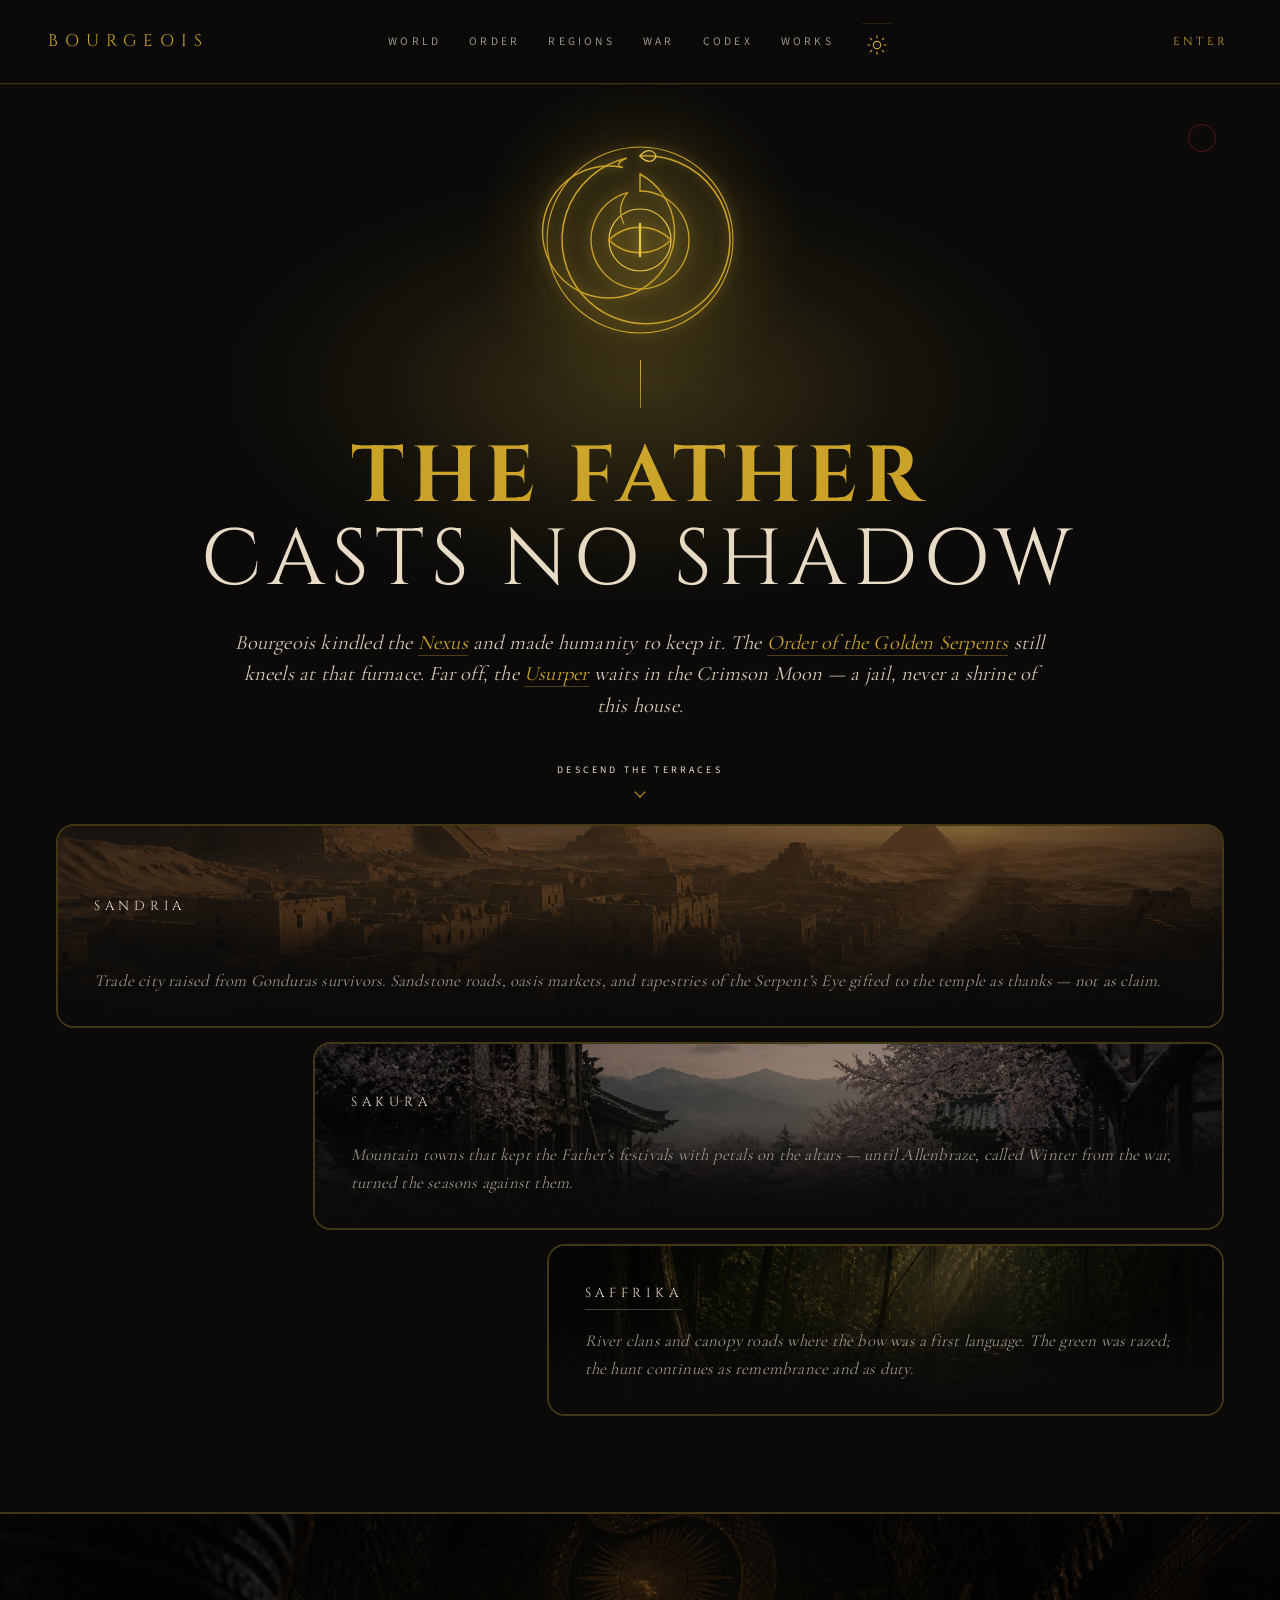
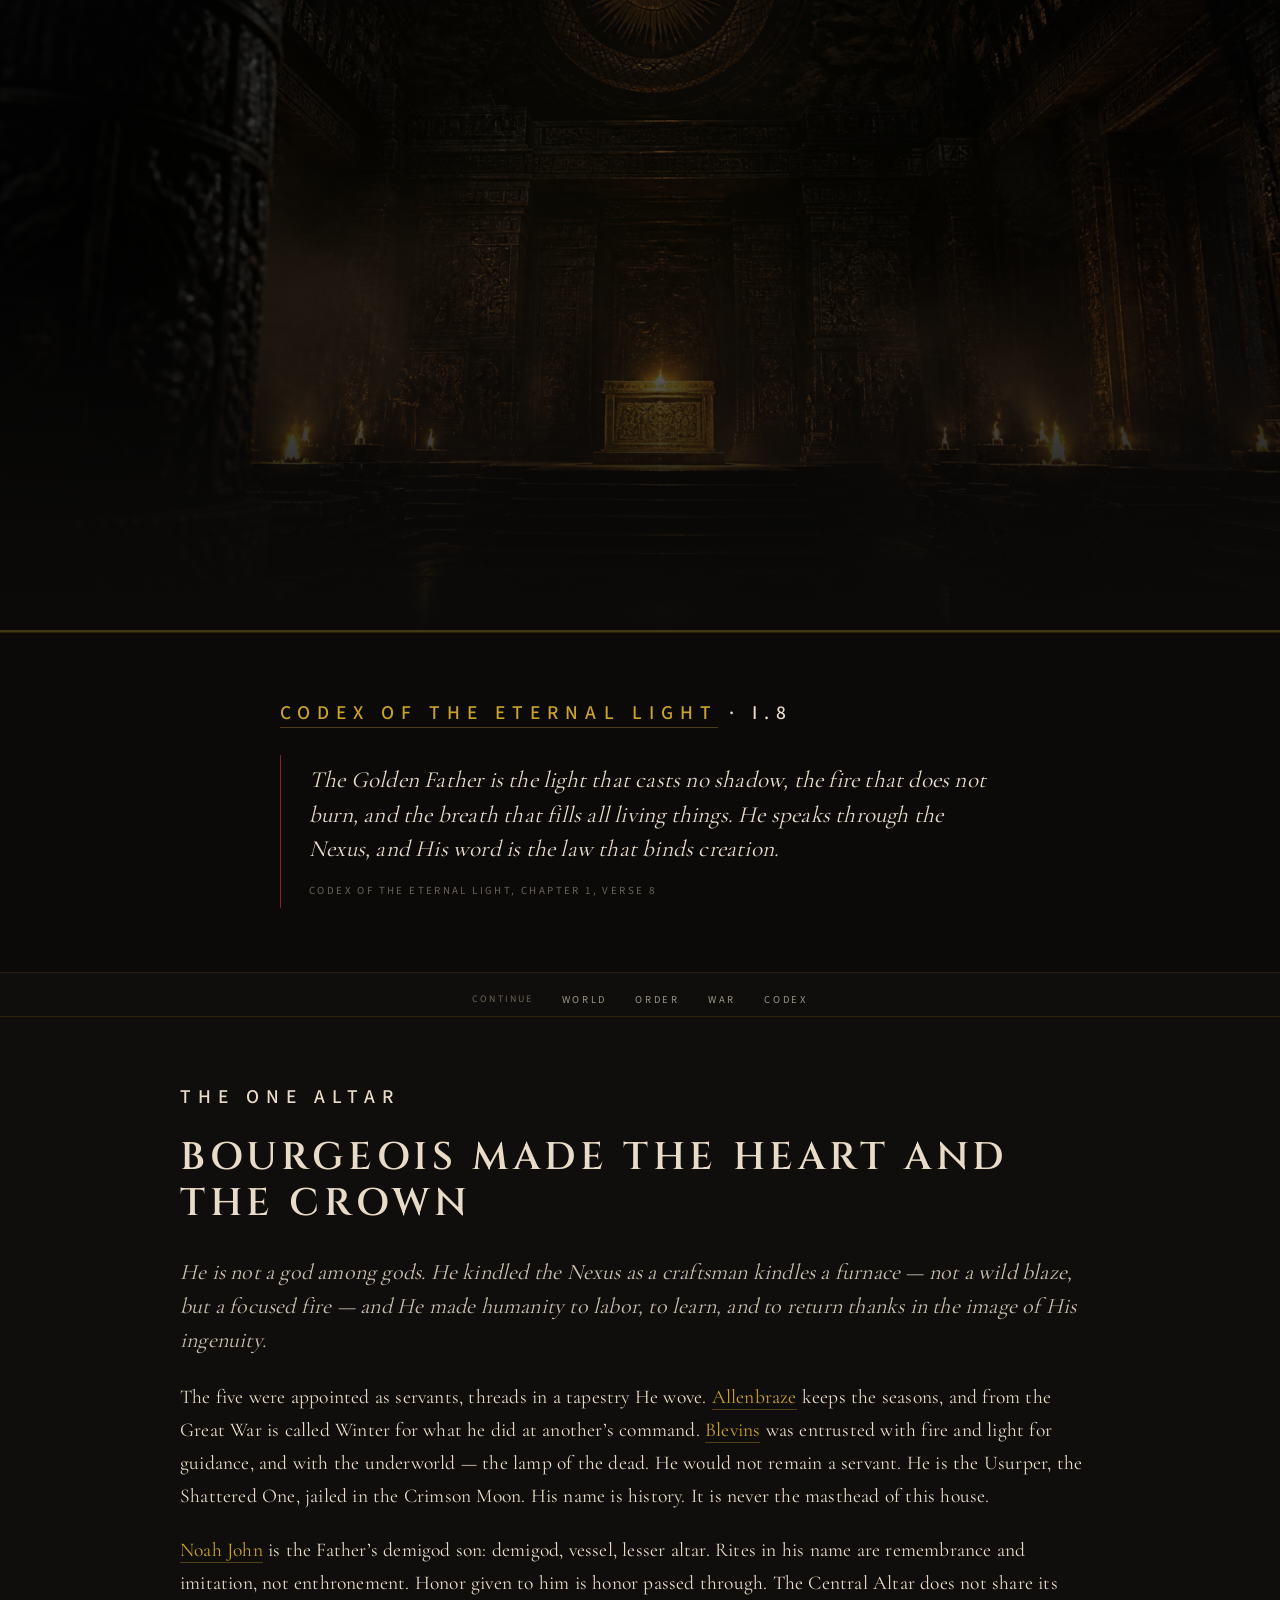
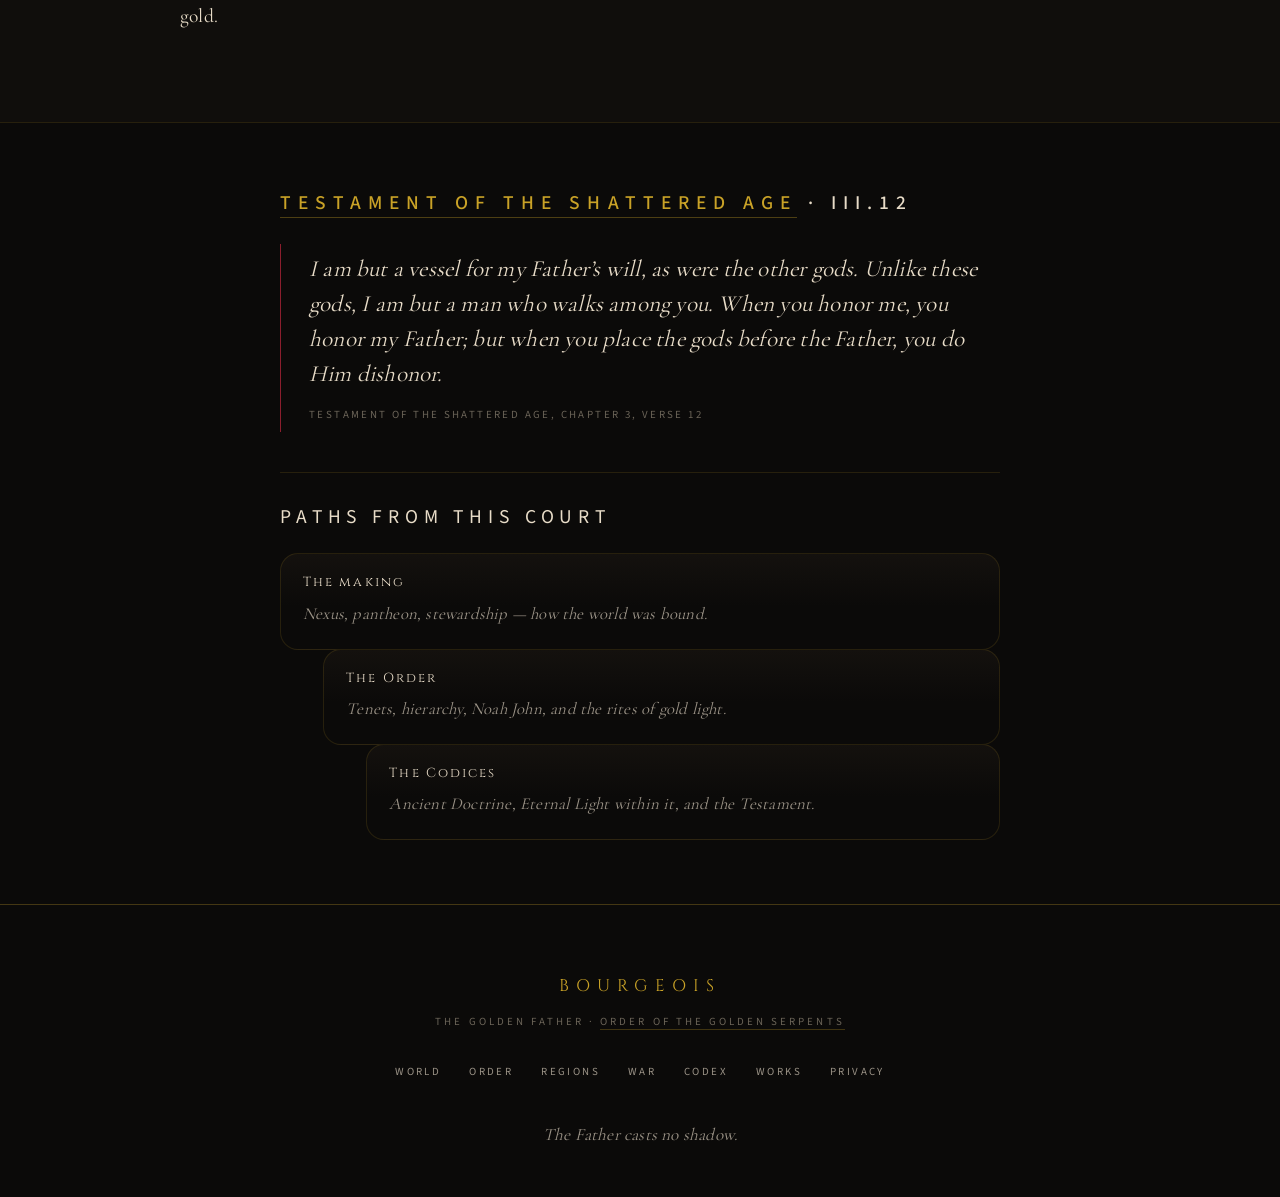
==== commit f195ba36: "Add privacy link in footer" ====
--- a/index.html
+++ b/index.html
@@ -22,8 +22,12 @@
   <meta property="og:title" content="BOURGEOIS — The Golden Father">
   <meta property="og:description" content="The Nexus binds the world. The Order keeps it. The Usurper waits in the Crimson Moon.">
   <meta property="og:type" content="website">
+  <link rel="canonical" href="https://bourgeoisblevins.github.io/bourgeois/">
+  <meta property="og:url" content="https://bourgeoisblevins.github.io/bourgeois/">
+  <meta property="og:image" content="https://bourgeoisblevins.github.io/bourgeois/img/temple-nexus.png">
+  <meta name="twitter:card" content="summary_large_image">
   <link rel="icon" href="img/favicon.svg" type="image/svg+xml">
-  <link rel="stylesheet" href="css/style.css?v=20260905t">
+  <link rel="stylesheet" href="css/style.css?v=20260905x">
 </head>
 <body class="heat-home">
   <a class="skip" href="#content">Skip to the altar</a>
@@ -153,6 +157,7 @@
       <a href="war.html">War</a>
       <a href="codex.html">Codex</a>
       <a href="works.html">Works</a>
+      <a href="privacy.html">Privacy</a>
     </nav>
     <p class="foot-close">The Father casts no shadow.</p>
   </footer>
--- a/css/style.css
+++ b/css/style.css
@@ -1370,6 +1370,53 @@
   object-position: center 46%;
 }
 
+/* Section openers: full-bleed still, fade into page before kicker (Ryan) */
+.step > .slab-region:first-child {
+  position: relative;
+  width: 100vw;
+  max-width: 100vw;
+  margin: -64px 0 8px;
+  margin-left: calc(50% - 50vw);
+  margin-right: calc(50% - 50vw);
+  border: 0 !important;
+  border-radius: 0 !important;
+  aspect-ratio: 16 / 9;
+  min-height: clamp(240px, 56vw, 560px);
+  overflow: hidden;
+  background: transparent;
+}
+.step > .slab-region:first-child img {
+  filter: brightness(0.72) saturate(0.88);
+  -webkit-mask-image: none !important;
+  mask-image: none !important;
+}
+.step > .slab-region:first-child::before {
+  opacity: 0.25;
+}
+.step > .slab-region:first-child::after {
+  content: "" !important;
+  background:
+    linear-gradient(to top, var(--bg, #0B0A09) 0%, rgba(11, 10, 9, 0.55) 12%, rgba(11, 10, 9, 0.18) 28%, transparent 48%) !important;
+  -webkit-mask-image: none !important;
+  mask-image: none !important;
+  -webkit-backdrop-filter: none !important;
+  backdrop-filter: none !important;
+}
+.step > .slab-region:first-child + .kicker {
+  margin-top: 8px;
+}
+@media (max-width: 960px) {
+  .step > .slab-region:first-child {
+    margin-top: -72px;
+    min-height: clamp(200px, 62vw, 420px);
+  }
+}
+html[data-theme="light"] .step > .slab-region:first-child::after {
+  background:
+    linear-gradient(to top, var(--bg, #E8DCC8) 0%, rgba(232, 220, 200, 0.55) 12%, rgba(232, 220, 200, 0.18) 28%, transparent 48%) !important;
+}
+
+
 .slab-house {
   height: auto;
   aspect-ratio: 16 / 9;
@@ -2074,7 +2121,6 @@
 }
 .slab,
 .slab-person,
-.slab-region,
 .slab-house,
 .slab-arch,
 .slab-shot,
@@ -2084,6 +2130,8 @@
   border: var(--frame-border) !important;
   overflow: hidden;
 }
+/* .slab-region full-bleed openers: no door radius — see section opener lock below */
+
 .person-land {
   border-radius: var(--radius-vessel) !important;
 }
@@ -2425,6 +2473,11 @@
     rgba(232, 220, 200, 0.28) 68%,
     transparent 100%
   ) !important;
+  display: flex !important;
+  flex-direction: column !important;
+  align-items: flex-start !important;
+  justify-content: flex-end !important;
+  gap: 8px !important;
 }
 html[data-theme="light"] body.heat-home .terrace-name,
 html[data-theme="light"] body.heat-home .terrace-sandria .terrace-name,
@@ -2442,3 +2495,72 @@
     0 1px 0 rgba(232, 220, 200, 0.7),
     0 0 14px rgba(232, 220, 200, 0.85);
 }
+
+.step > .slab-house:first-child {
+  position: relative;
+  width: 100vw;
+  max-width: 100vw;
+  margin: -64px 0 8px;
+  margin-left: calc(50% - 50vw);
+  margin-right: calc(50% - 50vw);
+  border: 0 !important;
+  border-radius: 0 !important;
+  min-height: clamp(220px, 50vw, 480px);
+}
+.step > .slab-house:first-child::after {
+  content: "" !important;
+  background: linear-gradient(to top, var(--bg, #0B0A09) 0%, rgba(11, 10, 9, 0.55) 12%, rgba(11, 10, 9, 0.18) 28%, transparent 48%) !important;
+}
+html[data-theme="light"] .step > .slab-house:first-child::after {
+  background: linear-gradient(to top, #E8DCC8 0%, rgba(232, 220, 200, 0.55) 12%, rgba(232, 220, 200, 0.18) 28%, transparent 48%) !important;
+}
+
+
+/* --------------------------------------------------------------------------
+   Section stills LOCK (Ryan + Brand) — full-bleed openers only.
+   Homepage terraces + Works posters keep --radius-vessel.
+   -------------------------------------------------------------------------- */
+.step > .slab-region:first-child {
+  width: 100vw !important;
+  max-width: 100vw !important;
+  margin-left: calc(50% - 50vw) !important;
+  margin-right: calc(50% - 50vw) !important;
+  border: 0 !important;
+  border-radius: 0 !important;
+  min-height: clamp(260px, 58vw, 580px) !important;
+  box-shadow: none !important;
+}
+.step > .slab-region:first-child::after {
+  content: "" !important;
+  background: linear-gradient(
+    to top,
+    var(--bg) 0%,
+    color-mix(in srgb, var(--bg) 55%, transparent) 12%,
+    color-mix(in srgb, var(--bg) 18%, transparent) 28%,
+    transparent 48%
+  ) !important;
+}
+html[data-theme="light"] .step > .slab-region:first-child::after {
+  background: linear-gradient(
+    to top,
+    #E8DCC8 0%,
+    rgba(232, 220, 200, 0.55) 12%,
+    rgba(232, 220, 200, 0.18) 28%,
+    transparent 48%
+  ) !important;
+}
+html[data-theme="dark"] .step > .slab-region:first-child::after,
+html:not([data-theme="light"]) .step > .slab-region:first-child::after {
+  background: linear-gradient(
+    to top,
+    #0B0A09 0%,
+    rgba(11, 10, 9, 0.55) 12%,
+    rgba(11, 10, 9, 0.18) 28%,
+    transparent 48%
+  ) !important;
+}
+.step > .slab-region:first-child + .kicker,
+.step > .slab-region:first-child + .kicker + h2 {
+  position: relative;
+  z-index: 2;
+}
